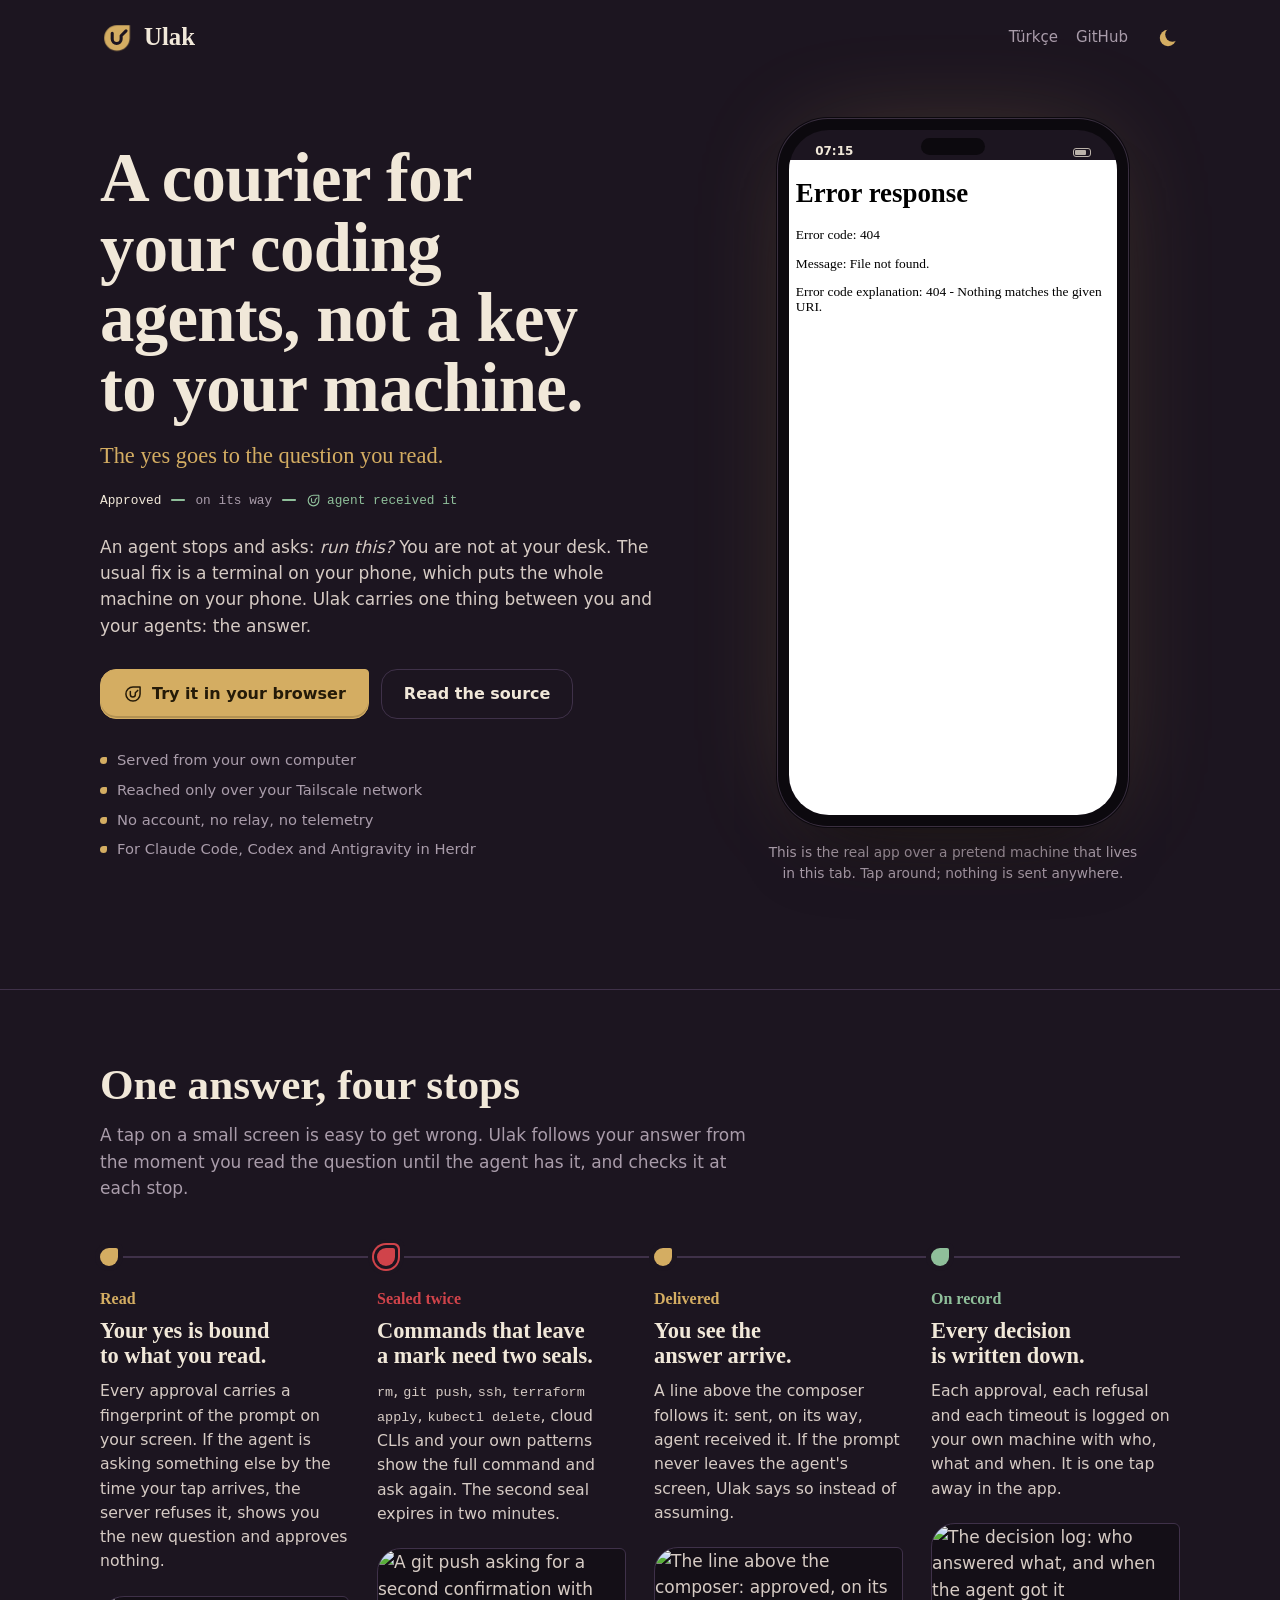
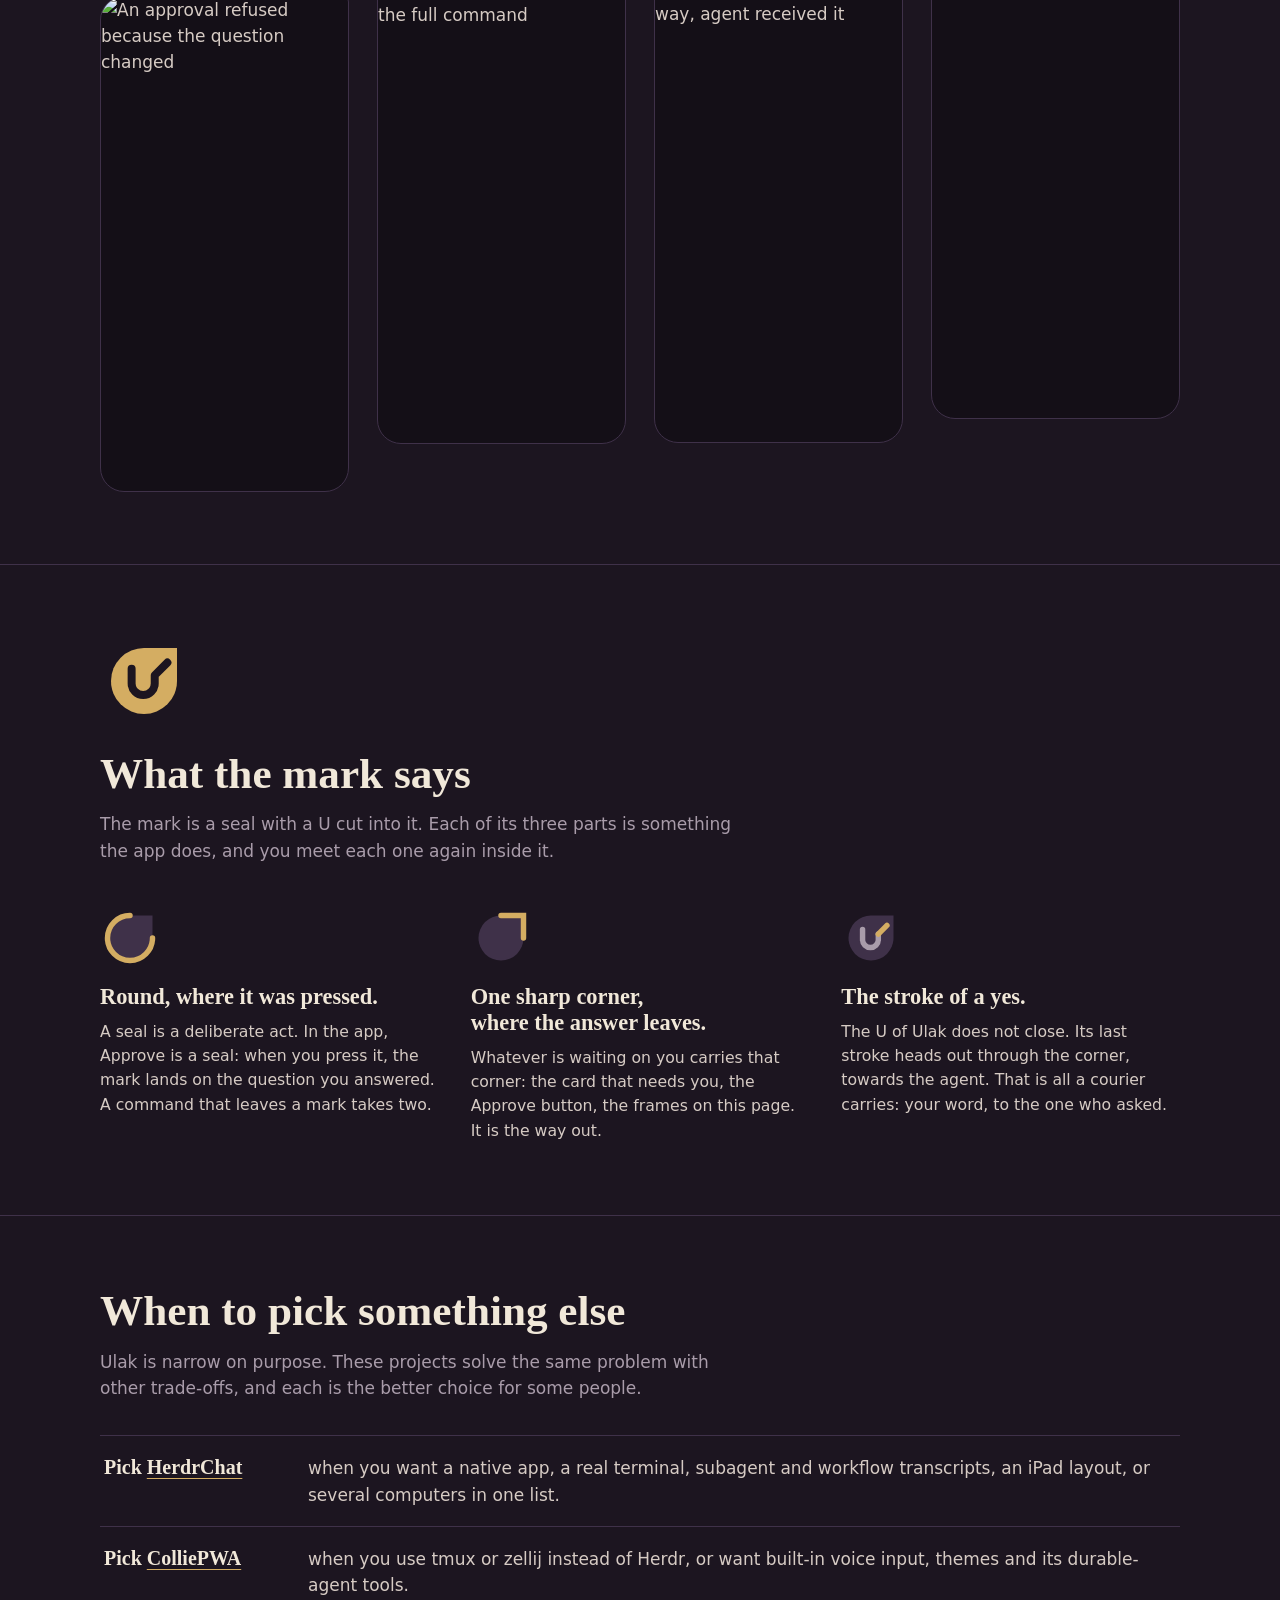
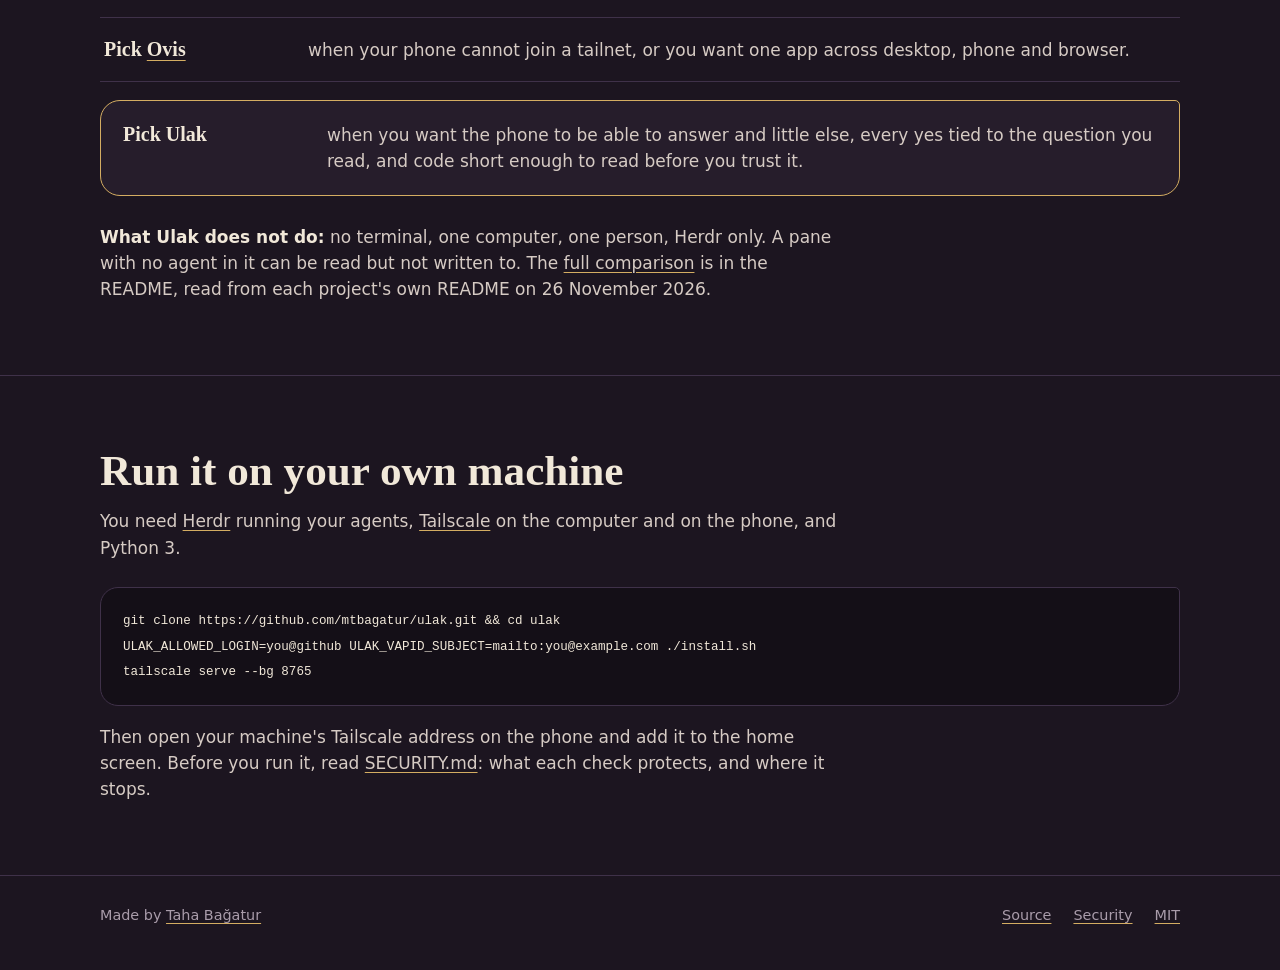
==== site/index.html @ 20d1ffcc "Let the mark mean something: press the seal on approve, draw it on opening, explain it on the site A" ====
<!doctype html>
<html lang="en">
<head>
<meta charset="utf-8">
<meta name="viewport" content="width=device-width, initial-scale=1">
<title>Ulak: a courier for your coding agents</title>
<meta name="description" content="Answer your coding agents from your phone. Every yes is bound to the question you read. Served from your own computer over Tailscale: no terminal, no account, no relay.">
<meta name="theme-color" content="#1c1520" media="(prefers-color-scheme: dark)">
<meta name="theme-color" content="#f2ecf0" media="(prefers-color-scheme: light)">
<link rel="canonical" href="https://ulak.tahabagatur.com/">
<link rel="alternate" hreflang="en" href="https://ulak.tahabagatur.com/">
<link rel="alternate" hreflang="tr" href="https://ulak.tahabagatur.com/tr/">
<meta property="og:type" content="website">
<meta property="og:title" content="Ulak: a courier for your coding agents">
<meta property="og:description" content="Answer your coding agents from your phone. Every yes is bound to the question you read. Served from your own computer over Tailscale: no terminal, no account, no relay.">
<meta property="og:url" content="https://ulak.tahabagatur.com/">
<meta property="og:image" content="https://ulak.tahabagatur.com/icon-512.png">
<link rel="icon" href="icon.svg" type="image/svg+xml">
<link rel="apple-touch-icon" href="apple-touch-icon.png">
<link rel="preload" href="elmessiri.woff2" as="font" type="font/woff2" crossorigin>
<link rel="stylesheet" href="site.css">
<script src="theme.js"></script>
</head>
<body>
<header class="wrap top">
  <a class="brand" href="./"><svg class="mark draw" viewBox="0 0 32 32" aria-hidden="true"><path d="M16 4h12v12A12 12 0 1 1 16 4z" fill="currentColor"/><path pathLength="1" d="M11.5 11.5v5.4a4.2 4.2 0 0 0 8.4 0v-3l4.6-4.6" fill="none" stroke-width="2.9" stroke-linecap="round" stroke-linejoin="round"/></svg>Ulak</a>
  <a href="tr/" lang="tr" hreflang="tr">Türkçe</a>
  <a href="https://github.com/mtbagatur/ulak">GitHub</a>
  <button class="theme" type="button" data-theme-toggle aria-pressed="true" aria-label="Dark theme"><svg class="moon" width="24" height="24" viewBox="0 0 24 24" aria-hidden="true"><defs><mask id="hilal"><rect x="-4" y="-4" width="32" height="32" fill="#fff"/><circle class="bite" cx="16.4" cy="8.6" r="7.2" fill="#000"/></mask></defs><path class="halo" d="M12 2.5h9.5V12A9.5 9.5 0 1 1 12 2.5z"/><circle class="disc" cx="12" cy="12" r="8.2" fill="currentColor" mask="url(#hilal)"/></svg></button>
</header>
<main>
<div class="wrap hero">
  <div>
    <h1>A courier for your coding agents, not a key to your machine.</h1>
    <p class="sub">The yes goes to the question you read.</p>
    <p class="route" role="img" aria-label="An answer on its way: approved, on its way, the agent received it"><span>Approved</span><i></i><span class="mid">on its way</span><i></i><span class="end"><svg width="15" height="15" viewBox="0 0 24 24" fill="none" stroke="currentColor" stroke-width="1.8" stroke-linecap="round" stroke-linejoin="round" aria-hidden="true"><path d="M12 3.5h8.5V12A8.5 8.5 0 1 1 12 3.5z"/><path d="M8.8 9v3.6a3 3 0 0 0 6 0v-2l2.9-2.9"/></svg>agent received it</span></p>
    <p class="lead">An agent stops and asks: <em>run this?</em> You are not at your desk. The usual fix is a terminal on your phone, which puts the whole machine on your phone. Ulak carries one thing between you and your agents: the answer.</p>
    <div class="cta">
      <a class="btn seal" href="demo/"><svg width="20" height="20" viewBox="0 0 24 24" fill="none" stroke="currentColor" stroke-width="1.8" stroke-linecap="round" stroke-linejoin="round" aria-hidden="true"><path d="M12 3.5h8.5V12A8.5 8.5 0 1 1 12 3.5z"/><path d="M8.8 9v3.6a3 3 0 0 0 6 0v-2l2.9-2.9"/></svg>Try it in your browser</a>
      <a class="btn" href="https://github.com/mtbagatur/ulak">Read the source</a>
    </div>
    <ul class="facts"><li>Served from your own computer</li><li>Reached only over your Tailscale network</li><li>No account, no relay, no telemetry</li><li>For Claude Code, Codex and Antigravity in Herdr</li></ul>
  </div>
  <figure class="stage">
    <a class="phone" href="demo/" data-demo="demo/" data-title="Ulak demo"><span class="glass"><span class="bar"><b>9:41</b><i></i></span><img src="demo.gif" alt="Ulak on a phone: an approval, a push that needs two seals, and an answer refused because the question changed" width="390" height="780"></span></a>
    <figcaption class="wide-only">This is the real app over a pretend machine that lives in this tab. Tap around; nothing is sent anywhere.</figcaption>
    <figcaption class="narrow-only">Recorded from the demo. Open it to play the three scenes yourself; nothing leaves your browser.</figcaption>
  </figure>
</div>

<section id="road">
  <div class="wrap">
    <h2>One answer, four stops</h2>
    <p class="intro">A tap on a small screen is easy to get wrong. Ulak follows your answer from the moment you read the question until the agent has it, and checks it at each stop.</p>
    <ol class="road">
      <li>
        <span class="stop">Read</span>
        <h3>Your yes is bound to what you read.</h3>
        <p>Every approval carries a fingerprint of the prompt on your screen. If the agent is asking something else by the time your tap arrives, the server refuses it, shows you the new question and approves nothing.</p>
        <figure><img src="shots/en/refused.png" alt="An approval refused because the question changed" width="390" height="780" loading="lazy"></figure>
      </li>
      <li class="two">
        <span class="stop">Sealed twice</span>
        <h3>Commands that leave a mark need two seals.</h3>
        <p><code>rm</code>, <code>git push</code>, <code>ssh</code>, <code>terraform apply</code>, <code>kubectl delete</code>, cloud CLIs and your own patterns show the full command and ask again. The second seal expires in two minutes.</p>
        <figure><img src="shots/en/second-seal.png" alt="A git push asking for a second confirmation with the full command" width="390" height="780" loading="lazy"></figure>
      </li>
      <li>
        <span class="stop">Delivered</span>
        <h3>You see the answer arrive.</h3>
        <p>A line above the composer follows it: sent, on its way, agent received it. If the prompt never leaves the agent's screen, Ulak says so instead of assuming.</p>
        <figure><img src="shots/en/delivered.png" alt="The line above the composer: approved, on its way, agent received it" width="390" height="780" loading="lazy"></figure>
      </li>
      <li class="done">
        <span class="stop">On record</span>
        <h3>Every decision is written down.</h3>
        <p>Each approval, each refusal and each timeout is logged on your own machine with who, what and when. It is one tap away in the app.</p>
        <figure><img src="shots/en/decisions.png" alt="The decision log: who answered what, and when the agent got it" width="390" height="780" loading="lazy"></figure>
      </li>
    </ol>
  </div>
</section>

<section id="mark">
  <div class="wrap">
    <svg class="sign" viewBox="0 0 32 32" aria-hidden="true"><path d="M16 4h12v12A12 12 0 1 1 16 4z"/><path d="M11.5 11.5v5.4a4.2 4.2 0 0 0 8.4 0v-3l4.6-4.6"/></svg>
    <h2>What the mark says</h2>
    <p class="intro">The mark is a seal with a U cut into it. Each of its three parts is something the app does, and you meet each one again inside it.</p>
    <ol class="parts">
      <li>
        <svg viewBox="0 0 32 32" aria-hidden="true"><path class="g" d="M16 4h12v12A12 12 0 1 1 16 4z"/><path class="h" d="M28 16A12 12 0 1 1 16 4"/></svg>
        <h3>Round, where it was pressed.</h3>
        <p>A seal is a deliberate act. In the app, Approve is a seal: when you press it, the mark lands on the question you answered. A command that leaves a mark takes two.</p>
      </li>
      <li>
        <svg viewBox="0 0 32 32" aria-hidden="true"><path class="g" d="M16 4h12v12A12 12 0 1 1 16 4z"/><path class="h" d="M16 4h12v12"/></svg>
        <h3>One sharp corner, where the answer leaves.</h3>
        <p>Whatever is waiting on you carries that corner: the card that needs you, the Approve button, the frames on this page. It is the way out.</p>
      </li>
      <li>
        <svg viewBox="0 0 32 32" aria-hidden="true"><path class="g" d="M16 4h12v12A12 12 0 1 1 16 4z"/><path class="f" d="M11.5 11.5v5.4a4.2 4.2 0 0 0 8.4 0v-3"/><path class="h" d="M19.9 13.9l4.6-4.6"/></svg>
        <h3>The stroke of a yes.</h3>
        <p>The U of Ulak does not close. Its last stroke heads out through the corner, towards the agent. That is all a courier carries: your word, to the one who asked.</p>
      </li>
    </ol>
  </div>
</section>

<section id="others">
  <div class="wrap">
    <h2>When to pick something else</h2>
    <p class="intro">Ulak is narrow on purpose. These projects solve the same problem with other trade-offs, and each is the better choice for some people.</p>
    <ul class="choices">
      <li><strong>Pick <a href="https://github.com/cobanov/herdrchat">HerdrChat</a></strong>when you want a native app, a real terminal, subagent and workflow transcripts, an iPad layout, or several computers in one list.</li>
      <li><strong>Pick <a href="https://github.com/AltanS/collie">ColliePWA</a></strong>when you use tmux or zellij instead of Herdr, or want built-in voice input, themes and its durable-agent tools.</li>
      <li><strong>Pick <a href="https://github.com/devswha/ovis">Ovis</a></strong>when your phone cannot join a tailnet, or you want one app across desktop, phone and browser.</li>
      <li class="own"><strong>Pick Ulak</strong>when you want the phone to be able to answer and little else, every yes tied to the question you read, and code short enough to read before you trust it.</li>
    </ul>
    <p class="not"><b>What Ulak does not do:</b> no terminal, one computer, one person, Herdr only. A pane with no agent in it can be read but not written to. The <a href="https://github.com/mtbagatur/ulak#when-to-pick-something-else">full comparison</a> is in the README, read from each project's own README on 26 November 2026.</p>
  </div>
</section>

<section id="run">
  <div class="wrap">
    <h2>Run it on your own machine</h2>
    <p class="need">You need <a href="https://herdr.dev">Herdr</a> running your agents, <a href="https://tailscale.com">Tailscale</a> on the computer and on the phone, and Python 3.</p>
<pre><code>git clone https://github.com/mtbagatur/ulak.git &amp;&amp; cd ulak
ULAK_ALLOWED_LOGIN=you@github ULAK_VAPID_SUBJECT=mailto:you@example.com ./install.sh
tailscale serve --bg 8765</code></pre>
    <p class="after">Then open your machine's Tailscale address on the phone and add it to the home screen. Before you run it, read <a href="https://github.com/mtbagatur/ulak/blob/main/SECURITY.md">SECURITY.md</a>: what each check protects, and where it stops.</p>
  </div>
</section>
</main>
<footer>
  <div class="wrap">
    <span>Made by <a href="https://tahabagatur.com">Taha Bağatur</a></span>
    <a href="https://github.com/mtbagatur/ulak">Source</a>
    <a href="https://github.com/mtbagatur/ulak/blob/main/SECURITY.md">Security</a>
    <a href="https://github.com/mtbagatur/ulak/blob/main/LICENSE">MIT</a>
  </div>
</footer>
<script src="site.js"></script>
</body>
</html>
---- site/site.css ----
/* Ulak landing page. Same roles as the app: aubergine ground, gold for what waits on you and for the seal, ruby only where a command leaves a mark.
   One shape runs through everything: round where it was pressed, one sharp corner where the answer leaves.
   The display face is served from here; nothing is requested from anyone else. */
:root{color-scheme:dark;--bg:#1c1520;--bg2:#140f17;--card:#261d2b;--line:#3f3149;--text:#d6cbc4;--strong:#f1e8d9;--muted:#a99caa;--zer:#d4ad62;--zer-ink:#241a08;--seal:#d4ad62;--lal:#d0434a;--ok:#8fbf9a;--shadow:rgba(0,0,0,.55);
  --display:"El Messiri",ui-serif,"New York","Iowan Old Style",Georgia,serif;
  --sans:-apple-system,system-ui,"Segoe UI",sans-serif;
  --mono:ui-monospace,"SF Mono",Menlo,Consolas,monospace;
  --ease-out:cubic-bezier(.23,1,.32,1)}
:root[data-theme=light]{color-scheme:light;--bg:#f2ecf0;--bg2:#e9e1e7;--card:#fcf9fb;--line:#d2c5d0;--text:#3b2f40;--strong:#1c1520;--muted:#5f5163;--zer:#775007;--zer-ink:#241a08;--seal:#d2a550;--lal:#b3262e;--ok:#27603a;--shadow:rgba(50,30,55,.28)}
@font-face{font-family:"El Messiri";src:url(elmessiri.woff2) format("woff2");font-weight:400 700;font-display:swap}
.theme-turn::view-transition-old(root){animation:none;mix-blend-mode:normal}
.theme-turn::view-transition-new(root){animation:turn .6s cubic-bezier(.4,0,.2,1);mix-blend-mode:normal}
@keyframes turn{from{clip-path:circle(0 at var(--turn-x) var(--turn-y))}to{clip-path:circle(150vmax at var(--turn-x) var(--turn-y))}}
*{box-sizing:border-box}
html{-webkit-text-size-adjust:100%;scroll-behavior:smooth}
body{margin:0;background:var(--bg);color:var(--text);font:17px/1.55 var(--sans);overflow-wrap:break-word}
img{max-width:100%;height:auto;display:block}
a{color:inherit;text-decoration-color:var(--zer);text-underline-offset:.18em;text-decoration-thickness:1px}
a:hover{color:var(--strong)}
:focus-visible{outline:2px solid var(--zer);outline-offset:3px;border-radius:4px}
h1,h2,h3{font-family:var(--display);color:var(--strong);font-weight:700;text-wrap:balance;margin:0}
p{margin:0}
code,pre{font-family:var(--mono);font-size:.86em}
.wrap{max-width:1120px;margin:0 auto;padding:0 20px}

/* top */
.top{display:flex;align-items:center;gap:6px 18px;padding-block:14px}
.brand{display:flex;align-items:center;gap:10px;font:700 1.55rem/1 var(--display);color:var(--strong);text-decoration:none;margin-right:auto}
.mark{flex:none;width:34px;height:34px;color:var(--seal)}
.mark path+path{stroke:var(--bg)}
/* Opening: the seal is pressed, then the U is written and its last stroke, the yes, leaves through the sharp corner. Once. */
.mark.draw path:first-child{transform-box:fill-box;transform-origin:center;animation:press .34s var(--ease-out) both}
.mark.draw path+path{stroke-dasharray:1 2;animation:yes .6s var(--ease-out) .26s both}
@keyframes yes{from{stroke-dashoffset:1.05}}
.top a:not(.brand){font-size:.94rem;color:var(--muted);text-decoration:none;padding:12px 0}
.top a:not(.brand):hover{color:var(--strong)}
/* Night is a crescent, day is the full disc inside its ring. */
.theme{display:grid;place-items:center;width:44px;height:44px;margin-right:-10px;padding:0;border:0;border-radius:50%;background:none;color:var(--seal);cursor:pointer;transition:transform .16s var(--ease-out)}
.theme:hover{background:color-mix(in srgb,var(--seal) 12%,transparent)}
.theme:active{transform:scale(.92)}
.moon{display:block;overflow:visible}
.moon .bite,.moon .disc{transition:transform .5s var(--ease-out)}
.moon .disc,.moon .halo{transform-origin:12px 12px}
.moon .halo{fill:none;stroke:currentColor;stroke-width:1.5;transform:scale(.6);opacity:0;transition:transform .5s var(--ease-out),opacity .3s}
[data-theme=light] .moon .bite{transform:translate(13px,-13px)}
[data-theme=light] .moon .disc{transform:scale(.62)}
[data-theme=light] .moon .halo{transform:none;opacity:1}

/* hero */
.hero{display:grid;gap:44px;padding-block:28px 72px;align-items:center}
.hero h1{font-size:clamp(2.5rem,7.4vw,4.3rem);line-height:1.02;letter-spacing:-.01em}
.hero .sub{font:500 1.4rem/1.3 var(--display);color:var(--zer);margin-top:18px}
/* The road one answer travels, the same line the app draws above the keyboard. It is drawn once, when the page opens. */
.route{display:flex;align-items:center;gap:10px;max-width:27em;margin-top:22px;font:.8rem var(--mono);color:var(--muted)}
.route span{flex:none;display:flex;align-items:center;gap:6px;white-space:nowrap}
.route span:first-child,.route .end{color:var(--strong)}
.route i{flex:1;min-width:14px;height:2px;border-radius:1px;background:repeating-linear-gradient(90deg,var(--line) 0 5px,transparent 5px 9px);position:relative;overflow:hidden}
.route i::after{content:"";position:absolute;inset:0;background:var(--ok);transform-origin:0 50%;animation:leg .7s .5s both cubic-bezier(.4,0,.2,1)}
.route i+span+i::after{animation-delay:1.3s}
.route .mid{animation:show .3s 1.2s both}
.route .end{color:var(--ok);animation:press .4s 2s both var(--ease-out)}
@keyframes leg{from{transform:scaleX(0)}}
@keyframes show{from{opacity:.35}}
@keyframes press{from{transform:scale(1.5);opacity:0}}
.hero .lead{margin-top:26px;max-width:33em}
.cta{display:flex;flex-wrap:wrap;gap:12px;margin-top:30px}
.btn{display:inline-flex;align-items:center;gap:9px;min-height:50px;padding:0 22px;border-radius:16px;border:1px solid var(--line);color:var(--strong);text-decoration:none;font-weight:650;font-size:1rem;transition:transform .16s var(--ease-out),border-color .16s}
.btn:hover{border-color:var(--muted)}
.btn:active{transform:scale(.97)}
.btn.seal{background:var(--seal);border-color:var(--seal);color:var(--zer-ink);border-radius:16px 4px 16px 16px;box-shadow:inset 0 -2px 0 rgba(0,0,0,.16)}
.btn.seal:hover{color:var(--zer-ink);border-color:var(--seal)}
.btn.seal:active{transform:scale(.97) translateY(1px);box-shadow:inset 0 2px 5px rgba(0,0,0,.28)}
.btn svg{flex:none}
.facts{list-style:none;display:grid;gap:7px;padding:0;margin:30px 0 0;font-size:.92rem;color:var(--muted)}
.facts li{display:flex;gap:10px;align-items:baseline}
.facts li::before{content:"";flex:none;width:7px;height:7px;border-radius:50% 1px 50% 50%;background:var(--seal);transform:translateY(-1px)}

/* The phone. The demo runs at a real phone's width (390) and is scaled down as a whole, so nothing inside sits against the glass. */
.stage{margin:0;display:grid;justify-items:center;gap:16px}
.phone{--k:.8;position:relative;display:block;flex:none;width:calc(390px*var(--k) + 22px);padding:11px;border-radius:50px;background:#0c090e;box-shadow:0 0 0 1px #3a2f40,0 0 0 2px #0c090e,0 50px 70px -40px var(--shadow),0 0 110px -30px color-mix(in srgb,var(--seal) 30%,transparent);text-decoration:none}
.phone .glass{position:relative;display:block;height:calc(808px*var(--k));border-radius:40px;overflow:hidden;background:var(--bg)}
.phone .bar{position:absolute;inset:0 0 auto;height:calc(28px*var(--k) + 6px);display:flex;align-items:flex-end;justify-content:space-between;padding:0 26px 0;font:650 12px/1.3 var(--sans);color:var(--strong);font-variant-numeric:tabular-nums}
.phone .bar::before{content:"";position:absolute;left:50%;top:8px;width:64px;height:17px;margin-left:-32px;border-radius:10px;background:#0c090e}
.phone .bar b{font-weight:650}
.phone .bar i{width:18px;height:9px;border-radius:3px;border:1.5px solid currentColor;opacity:.75;position:relative;margin-bottom:3px}
.phone .bar i::after{content:"";position:absolute;inset:1px 4px 1px 1px;border-radius:1px;background:currentColor}
.phone img,.phone iframe{position:absolute;left:0;top:calc(28px*var(--k) + 6px);width:390px;height:780px;max-width:none;transform:scale(var(--k));transform-origin:0 0;border:0}
.phone .glass{height:calc(780px*var(--k) + 28px*var(--k) + 6px)}
.phone iframe{background:var(--bg);opacity:0;transition:opacity .35s var(--ease-out)}
.phone.live iframe{opacity:1}
.stage figcaption{font-size:.86rem;color:var(--muted);text-align:center;max-width:27em}
.wide-only{display:none}
@media (max-width:379px){.phone{--k:.68}}
@media (min-width:900px){
  .hero{grid-template-columns:minmax(0,1.12fr) minmax(0,.88fr);gap:48px;padding-block:44px 104px}
  .phone{--k:.84}
  .wide-only{display:revert}.narrow-only{display:none}
}

/* the road of one answer */
section{padding:72px 0;border-top:1px solid var(--line)}
section>.wrap>h2{font-size:clamp(1.9rem,4.6vw,2.7rem);line-height:1.08}
section>.wrap>.intro{margin-top:14px;max-width:38em;color:var(--muted)}
.road{list-style:none;margin:44px 0 0;padding:0;display:grid;gap:48px;position:relative}
.road::before{content:"";position:absolute;left:8px;top:8px;bottom:0;width:2px;background:var(--line)}
.road li{position:relative;padding-left:40px}
.road li::before{content:"";position:absolute;left:0;top:3px;width:18px;height:18px;border-radius:50% 2px 50% 50%;background:var(--seal);box-shadow:0 0 0 5px var(--bg)}
.road li.two::before{background:var(--lal);box-shadow:0 0 0 3px var(--bg),0 0 0 5px var(--lal),0 0 0 9px var(--bg)}
.road li.done::before{background:var(--ok)}
.stop{font:600 1rem/1.2 var(--display);color:var(--zer)}
.two .stop{color:var(--lal)}
.done .stop{color:var(--ok)}
.road h3{font-size:1.4rem;line-height:1.15;margin-top:6px;font-weight:600}
.road p{margin-top:10px;font-size:.98rem}
.road figure{margin:22px 0 0;width:min(100%,250px);border:1px solid var(--line);border-radius:24px 6px 24px 24px;overflow:hidden;background:var(--bg2)}
@media (min-width:900px){
  .road{grid-template-columns:repeat(4,minmax(0,1fr));gap:28px}
  .road::before{left:0;right:0;top:11px;bottom:auto;width:auto;height:2px}
  .road li{padding:40px 0 0}
  .road li::before{top:3px}
  .road figure{width:100%}
}

/* what the mark says: the whole seal, then each of its three parts lit on its own */
.sign{display:block;width:88px;height:88px;margin-bottom:26px}
.sign path:first-child{fill:var(--seal)}
.sign path+path{fill:none;stroke:var(--bg);stroke-width:2.9;stroke-linecap:round;stroke-linejoin:round}
.parts{list-style:none;margin:44px 0 0;padding:0;display:grid;gap:38px}
.parts svg{display:block;width:60px;height:60px;overflow:visible}
.parts .g{fill:var(--line)}
.parts .h,.parts .f{fill:none;stroke-width:2.9;stroke-linecap:round}
.parts .h{stroke:var(--zer)}.parts .f{stroke:var(--muted)}
.parts h3{font-size:1.4rem;line-height:1.15;margin-top:16px;font-weight:600}
.parts p{margin-top:10px;font-size:.98rem}
@media (min-width:760px){.parts{grid-template-columns:repeat(3,minmax(0,1fr));gap:32px}}

/* honest part: a plain list, and the one row that is ours carries the seal's corner */
.choices{display:grid;margin-top:34px;padding:0;list-style:none;border-top:1px solid var(--line)}
.choices li{display:grid;gap:2px 28px;padding:18px 4px;border-bottom:1px solid var(--line)}
.choices strong{font:600 1.25rem/1.3 var(--display);color:var(--strong)}
.choices .own{margin-top:18px;padding:20px 22px;border:1px solid var(--seal);border-radius:20px 5px 20px 20px;background:var(--card)}
.not{margin-top:28px;max-width:44em}
.not b{color:var(--strong)}
@media (min-width:760px){.choices li{grid-template-columns:11rem 1fr;align-items:baseline}}

/* run it */
pre{margin:26px 0 0;padding:20px 22px;background:var(--bg2);border:1px solid var(--line);border-radius:18px 5px 18px 18px;overflow-x:auto;line-height:1.75;color:var(--strong);max-width:100%}
.need{margin-top:14px;max-width:44em}
.after{margin-top:18px;max-width:44em}

footer{border-top:1px solid var(--line);padding:28px 0 44px;font-size:.9rem;color:var(--muted)}
footer .wrap{display:flex;flex-wrap:wrap;gap:8px 22px}
footer span{margin-right:auto}
@media (prefers-reduced-motion:reduce){html{scroll-behavior:auto}*,*::before,*::after{transition:none!important;animation:none!important}}
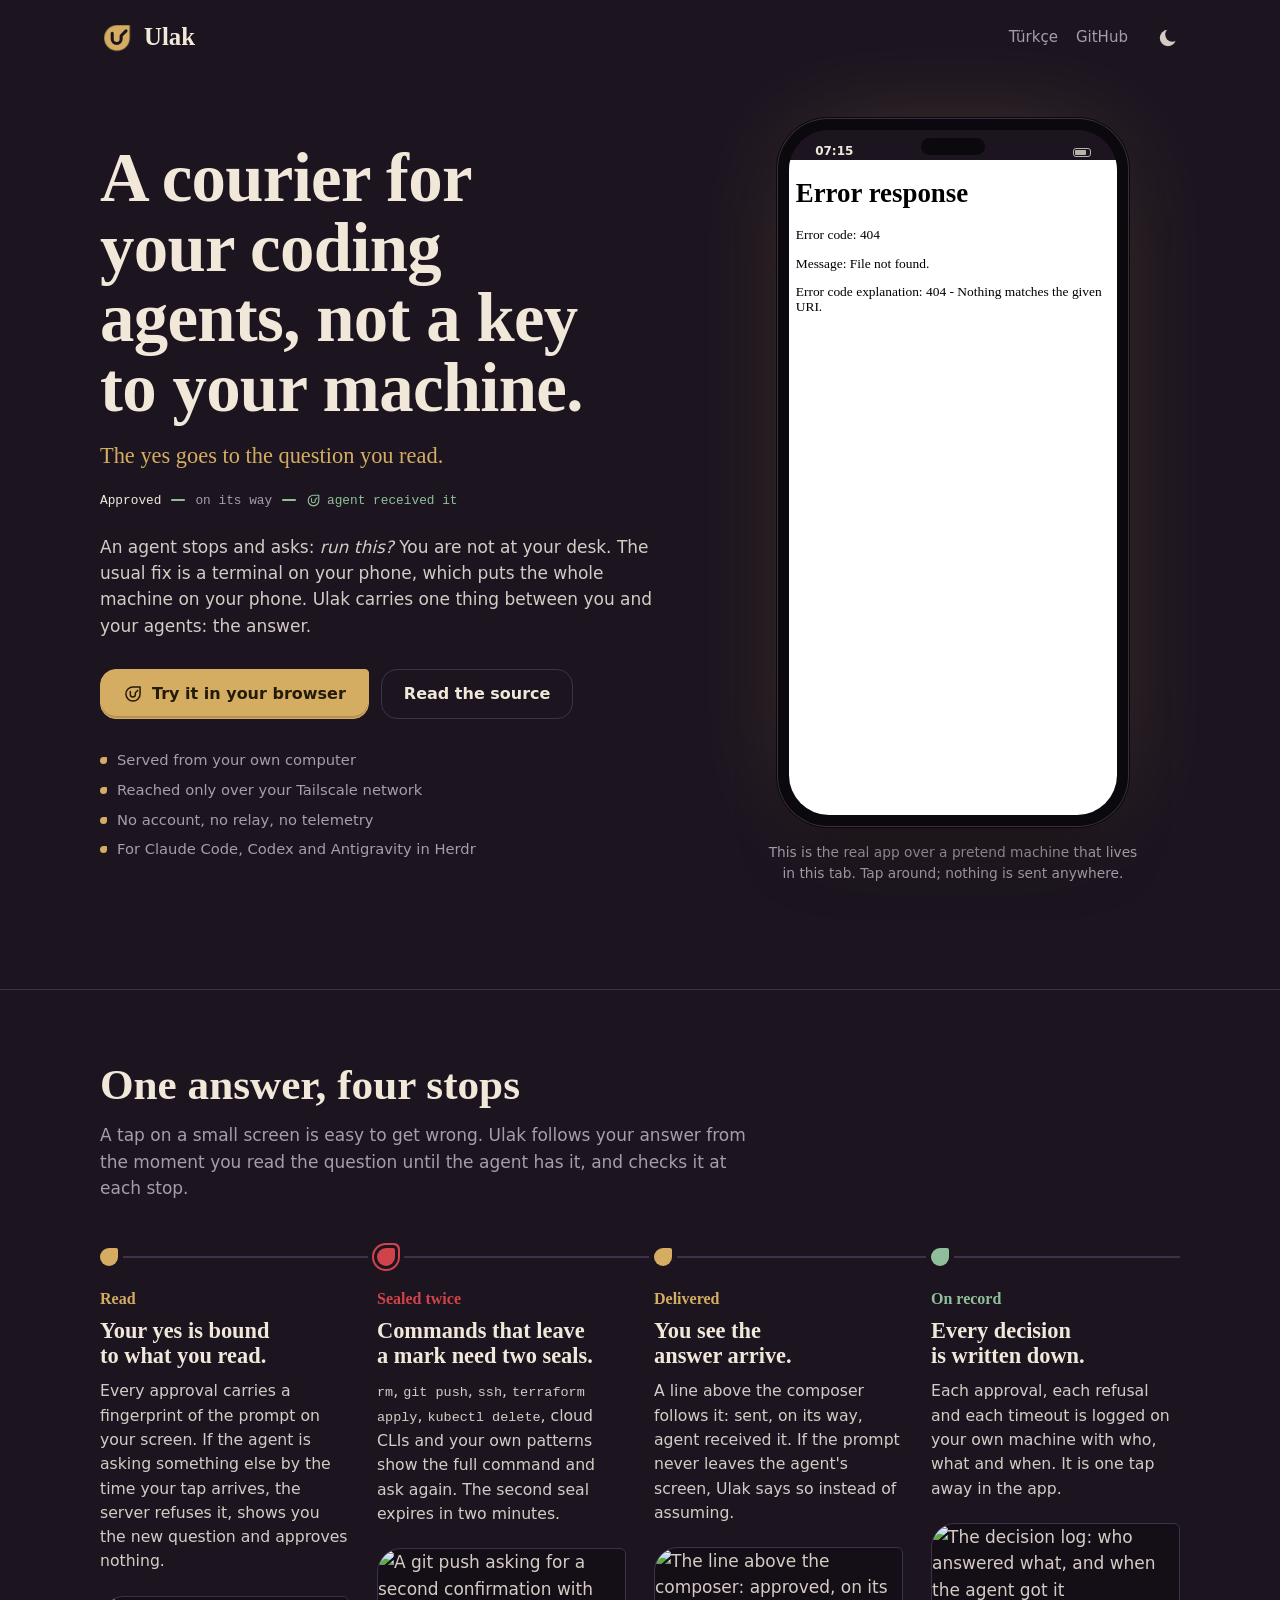
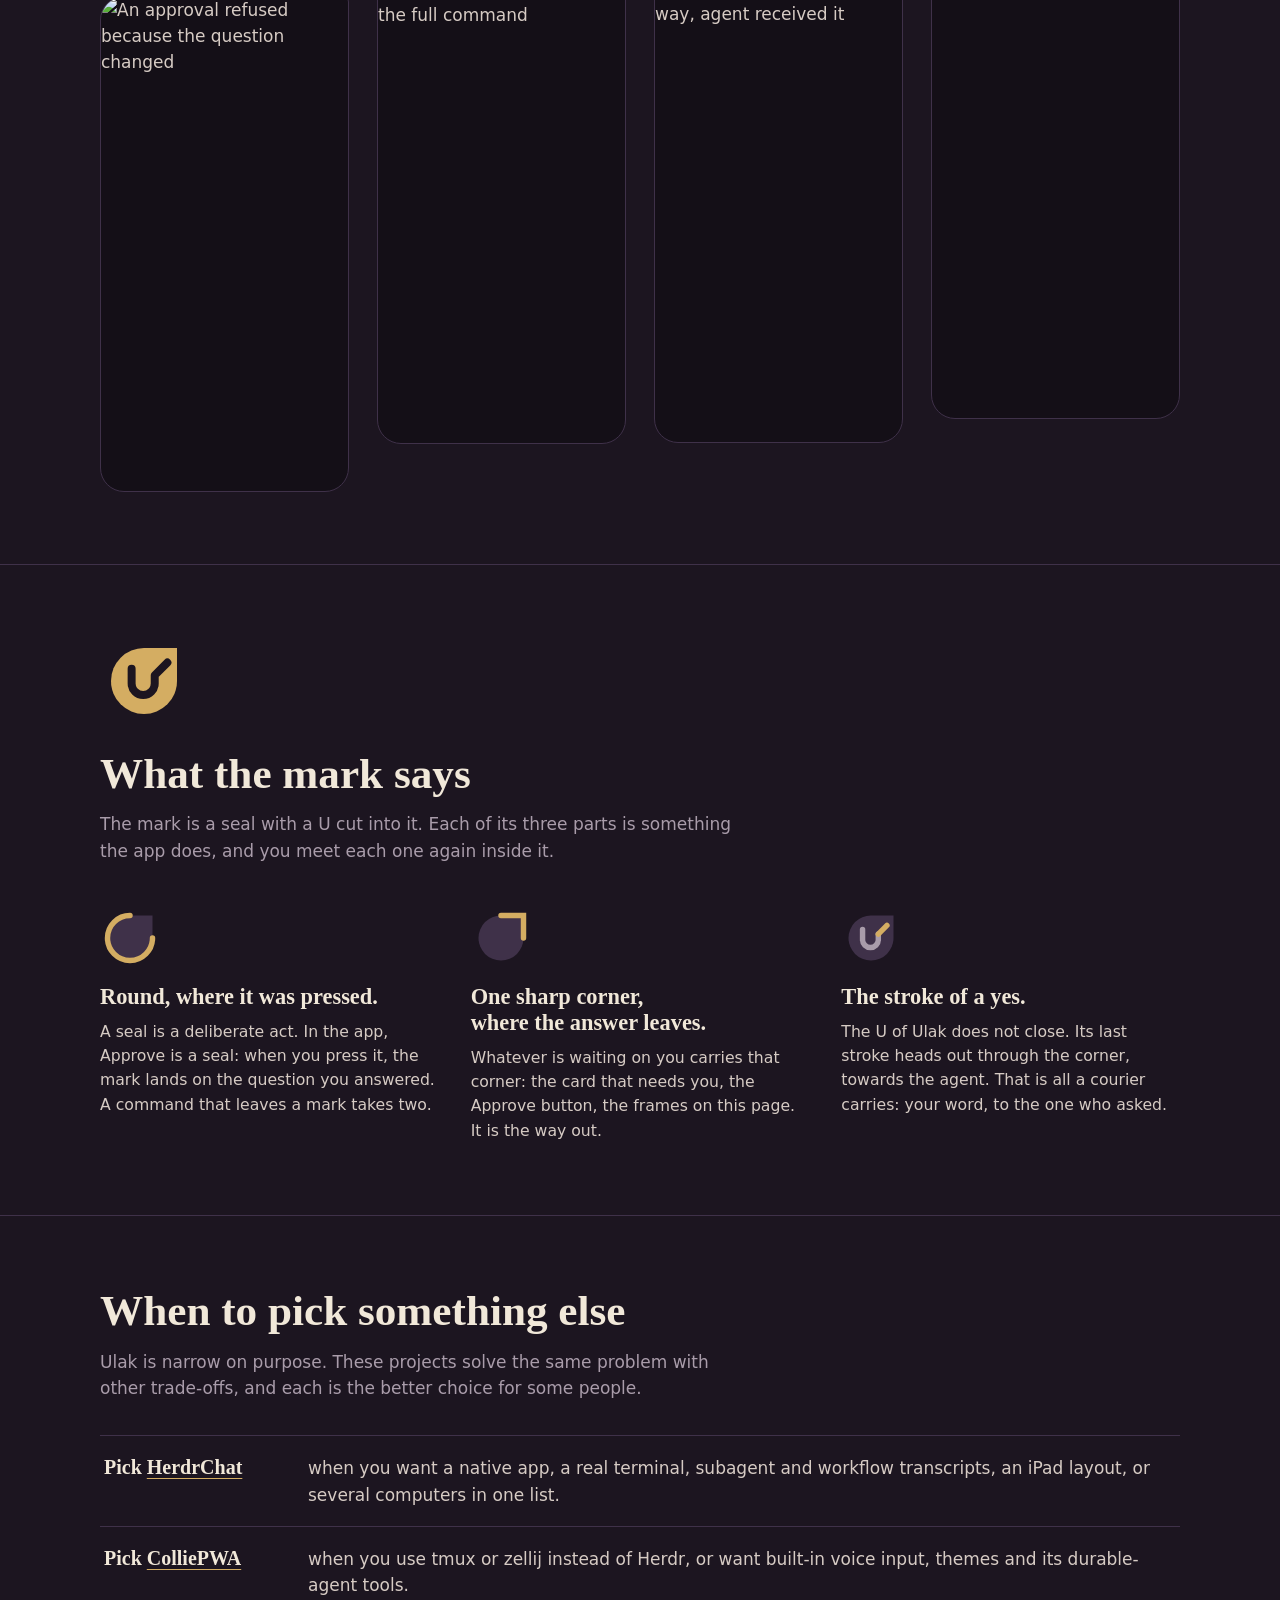
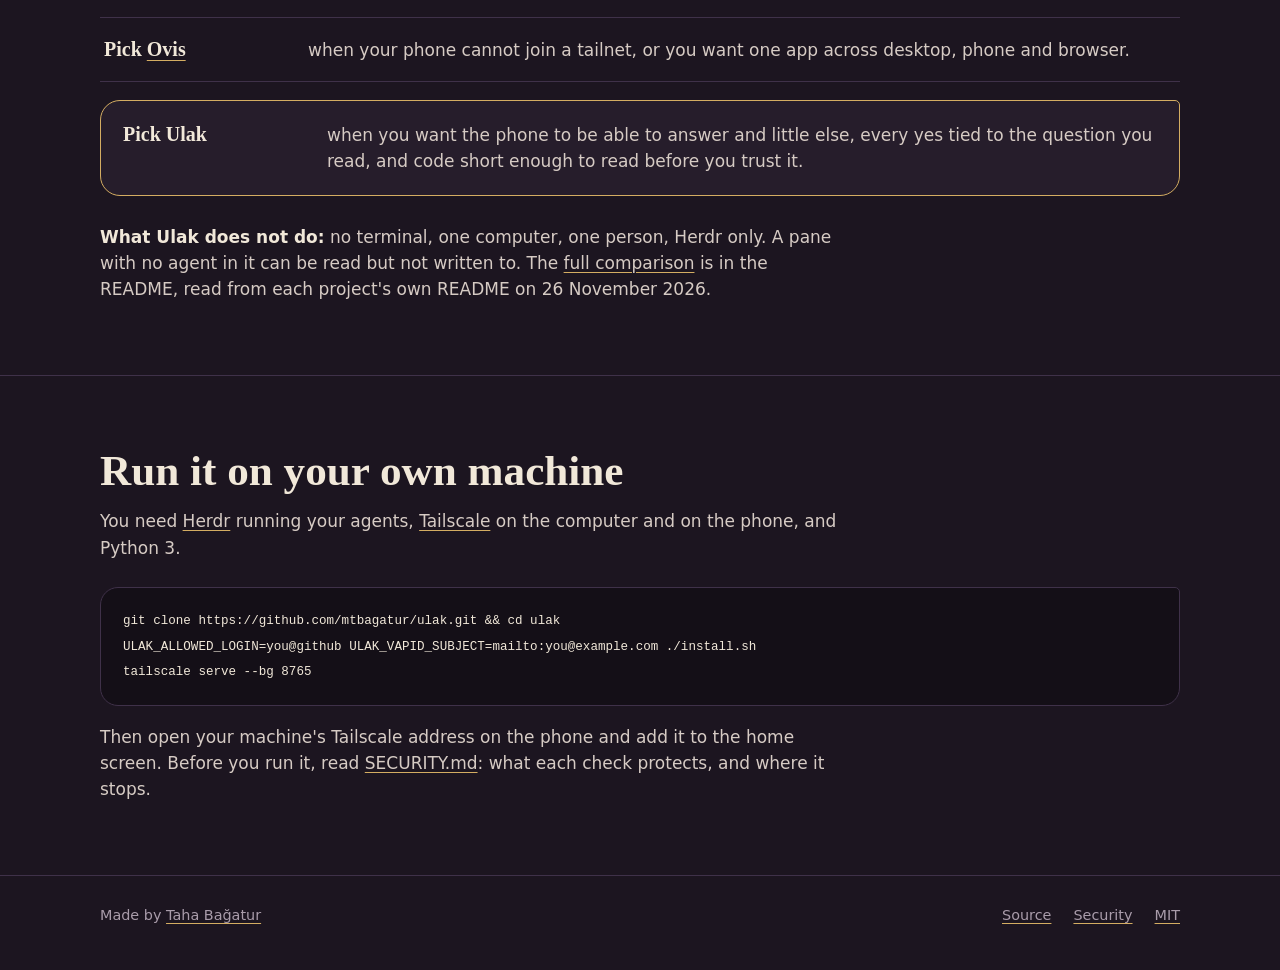
==== commit 7a834aa4: "Tighten the home screen: shorter cards, a clean fade over the dock, no dangling dot, a sun that is n" ====
--- a/site/index.html
+++ b/site/index.html
@@ -26,7 +26,7 @@
   <a class="brand" href="./"><svg class="mark draw" viewBox="0 0 32 32" aria-hidden="true"><path d="M16 4h12v12A12 12 0 1 1 16 4z" fill="currentColor"/><path pathLength="1" d="M11.5 11.5v5.4a4.2 4.2 0 0 0 8.4 0v-3l4.6-4.6" fill="none" stroke-width="2.9" stroke-linecap="round" stroke-linejoin="round"/></svg>Ulak</a>
   <a href="tr/" lang="tr" hreflang="tr">Türkçe</a>
   <a href="https://github.com/mtbagatur/ulak">GitHub</a>
-  <button class="theme" type="button" data-theme-toggle aria-pressed="true" aria-label="Dark theme"><svg class="moon" width="24" height="24" viewBox="0 0 24 24" aria-hidden="true"><defs><mask id="hilal"><rect x="-4" y="-4" width="32" height="32" fill="#fff"/><circle class="bite" cx="16.4" cy="8.6" r="7.2" fill="#000"/></mask></defs><path class="halo" d="M12 2.5h9.5V12A9.5 9.5 0 1 1 12 2.5z"/><circle class="disc" cx="12" cy="12" r="8.2" fill="currentColor" mask="url(#hilal)"/></svg></button>
+  <button class="theme" type="button" data-theme-toggle aria-pressed="true" aria-label="Dark theme"><svg class="moon" width="24" height="24" viewBox="0 0 24 24" aria-hidden="true"><defs><mask id="hilal"><rect x="-4" y="-4" width="32" height="32" fill="#fff"/><circle class="bite" cx="16.4" cy="8.6" r="7.2" fill="#000"/></mask></defs><circle class="halo" cx="12" cy="12" r="9.5"/><circle class="disc" cx="12" cy="12" r="8.2" fill="currentColor" mask="url(#hilal)"/></svg></button>
 </header>
 <main>
 <div class="wrap hero">
--- a/site/site.css
+++ b/site/site.css
@@ -35,8 +35,8 @@
 .top a:not(.brand){font-size:.94rem;color:var(--muted);text-decoration:none;padding:12px 0}
 .top a:not(.brand):hover{color:var(--strong)}
 /* Night is a crescent, day is the full disc inside its ring. */
-.theme{display:grid;place-items:center;width:44px;height:44px;margin-right:-10px;padding:0;border:0;border-radius:50%;background:none;color:var(--seal);cursor:pointer;transition:transform .16s var(--ease-out)}
-.theme:hover{background:color-mix(in srgb,var(--seal) 12%,transparent)}
+.theme{display:grid;place-items:center;width:44px;height:44px;margin-right:-10px;padding:0;border:0;border-radius:50%;background:none;color:var(--text);cursor:pointer;transition:transform .16s var(--ease-out)}
+.theme:hover{background:color-mix(in srgb,var(--strong) 10%,transparent)}
 .theme:active{transform:scale(.92)}
 .moon{display:block;overflow:visible}
 .moon .bite,.moon .disc{transition:transform .5s var(--ease-out)}
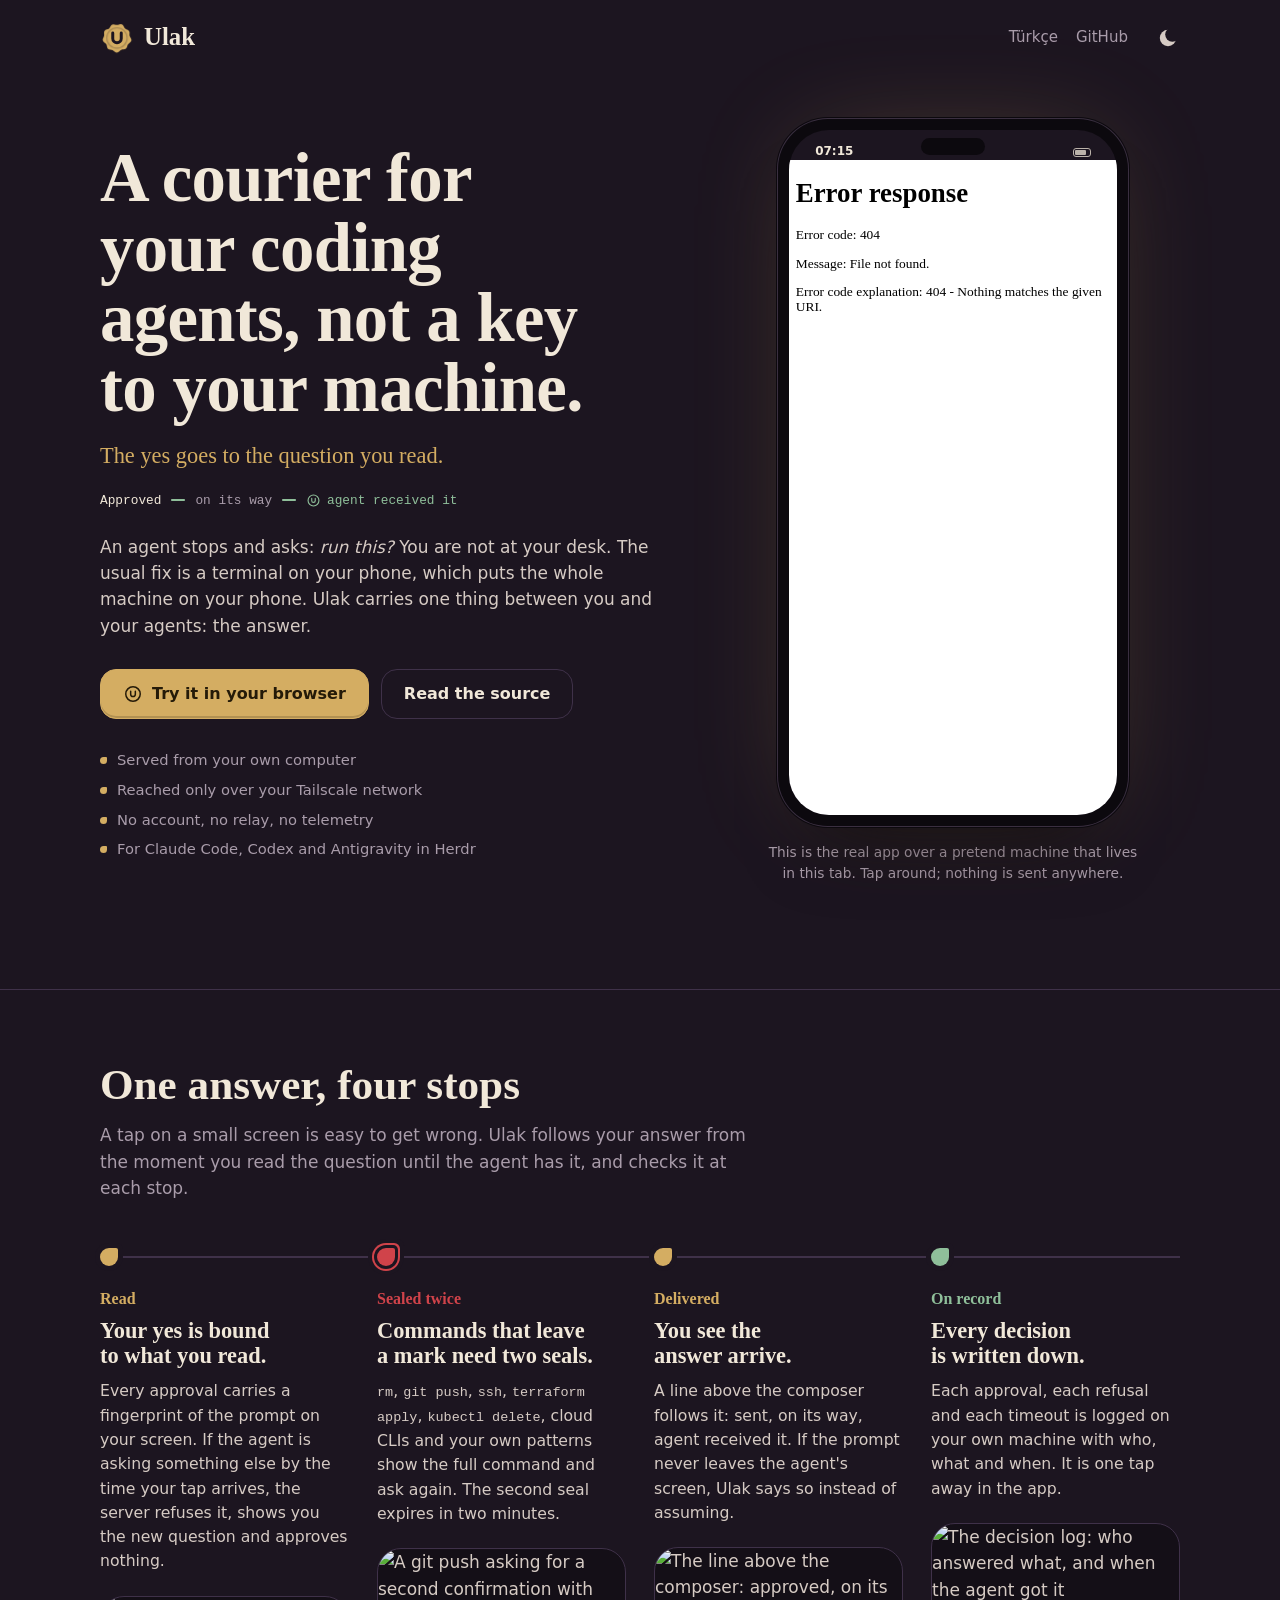
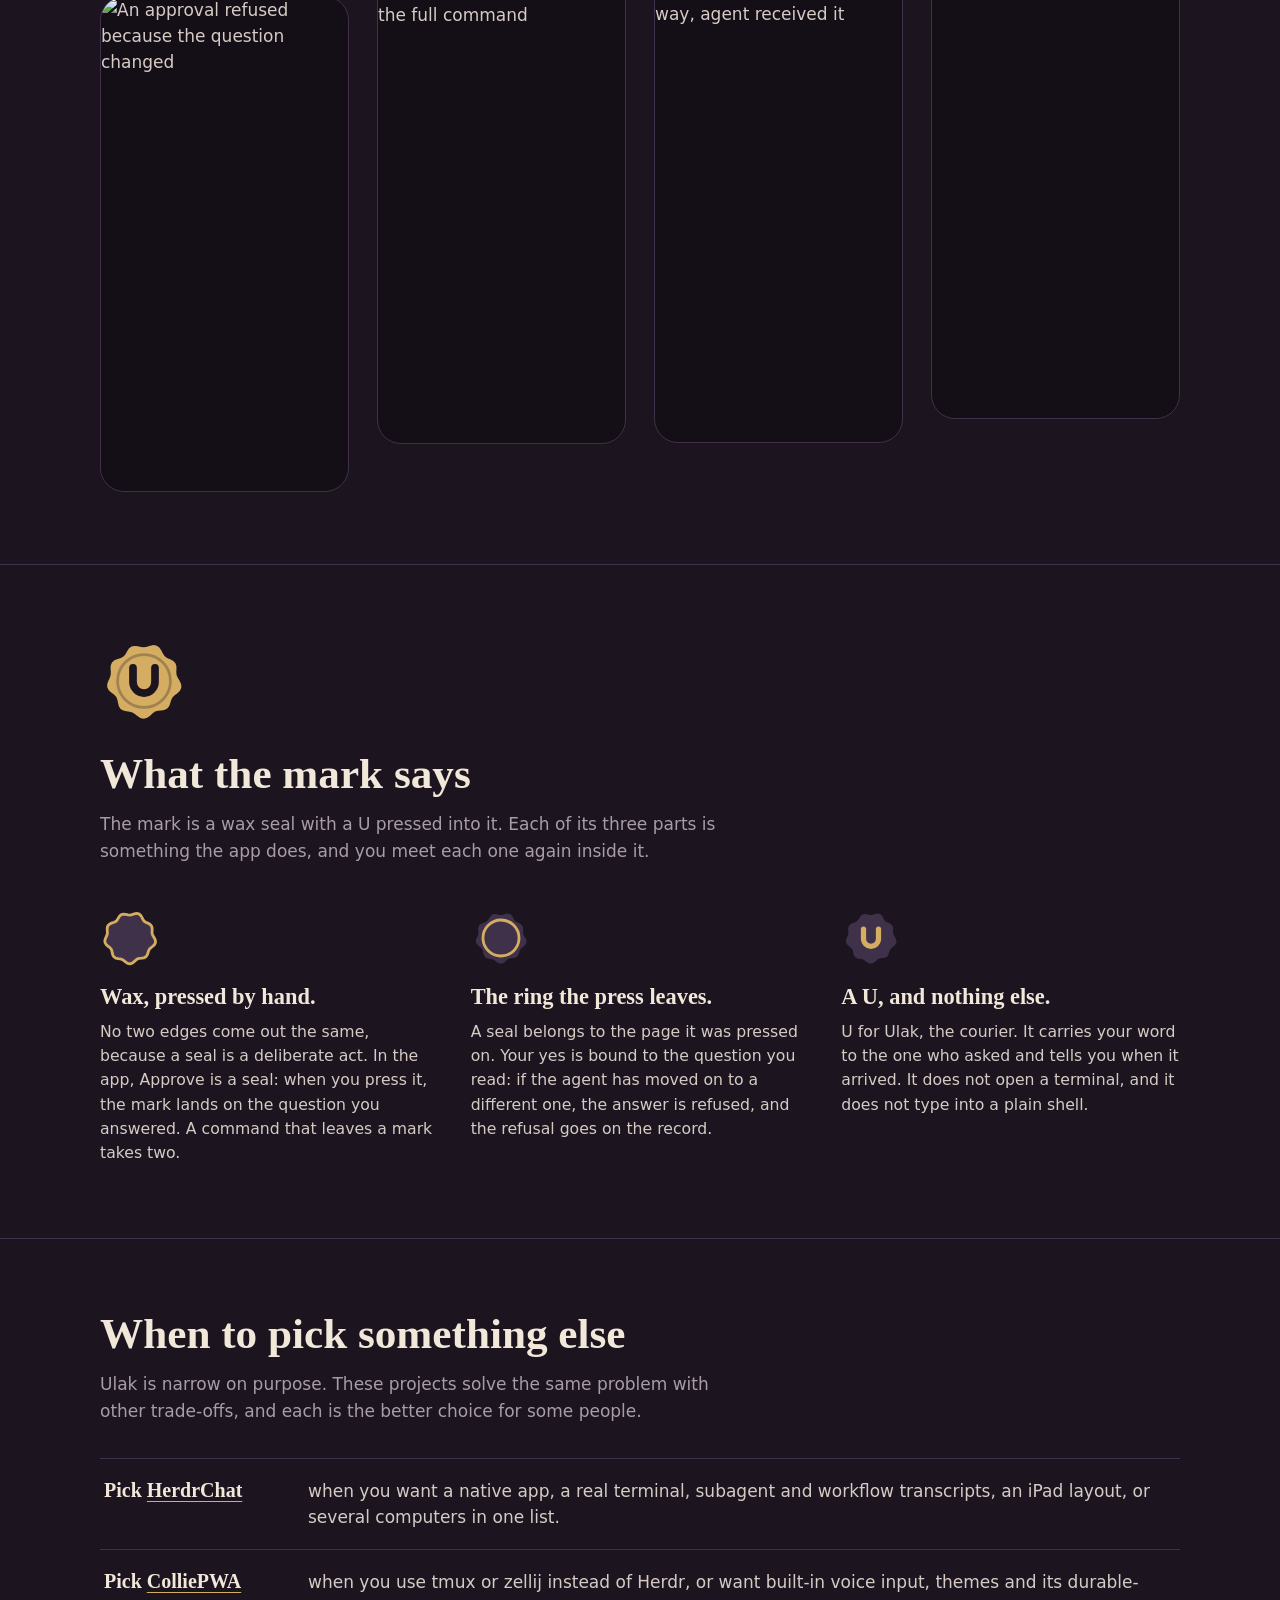
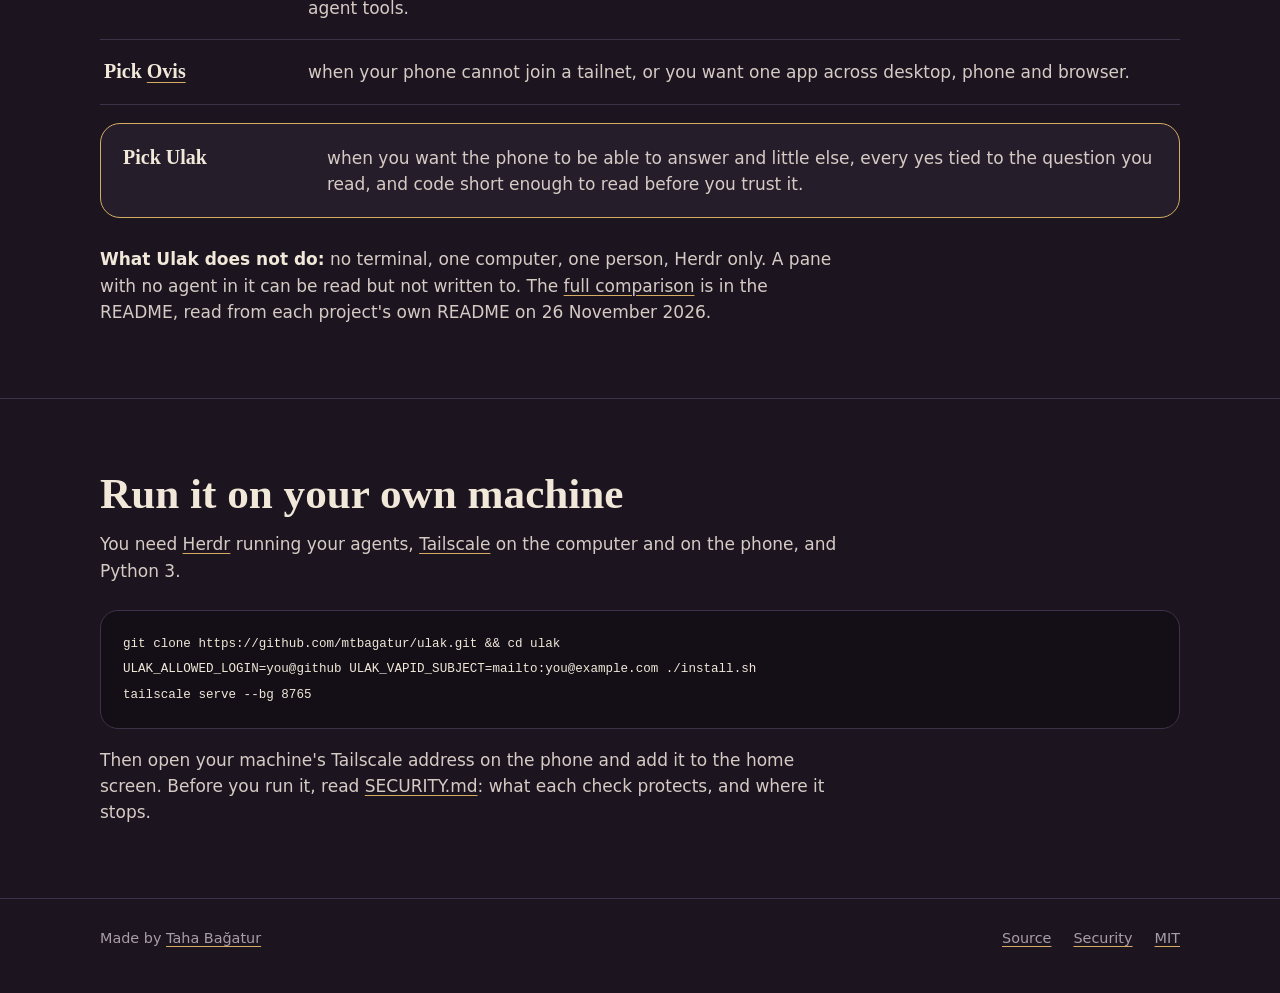
==== commit cf2e4e1c: "Press the mark in wax and lay daylight on warm paper The mark is now a wax seal: an uneven edge, the" ====
--- a/site/index.html
+++ b/site/index.html
@@ -6,7 +6,7 @@
 <title>Ulak: a courier for your coding agents</title>
 <meta name="description" content="Answer your coding agents from your phone. Every yes is bound to the question you read. Served from your own computer over Tailscale: no terminal, no account, no relay.">
 <meta name="theme-color" content="#1c1520" media="(prefers-color-scheme: dark)">
-<meta name="theme-color" content="#f2ecf0" media="(prefers-color-scheme: light)">
+<meta name="theme-color" content="#f0eee8" media="(prefers-color-scheme: light)">
 <link rel="canonical" href="https://ulak.tahabagatur.com/">
 <link rel="alternate" hreflang="en" href="https://ulak.tahabagatur.com/">
 <link rel="alternate" hreflang="tr" href="https://ulak.tahabagatur.com/tr/">
@@ -22,8 +22,9 @@
 <script src="theme.js"></script>
 </head>
 <body>
+<svg class="defs" width="0" height="0" aria-hidden="true"><defs><path id="wax" d="M28.99 16.00L29.52 17.18L29.59 18.40L29.08 19.50L28.16 20.42L27.15 21.20L26.36 21.98L25.88 22.92L25.57 24.03L25.15 25.15L24.43 26.04L23.39 26.55L22.19 26.73L21.04 26.81L20.04 27.10L19.15 27.74L18.22 28.61L17.17 29.39L16.00 29.74L14.82 29.52L13.73 28.85L12.77 28.06L11.83 27.45L10.80 27.15L9.64 27.01L8.47 26.75L7.49 26.14L6.85 25.15L6.53 23.94L6.32 22.78L5.92 21.82L5.19 21.04L4.19 20.30L3.24 19.42L2.65 18.35L2.61 17.17L3.01 16.00L3.54 14.91L3.89 13.86L3.94 12.77L3.84 11.58L3.89 10.35L4.34 9.27L5.25 8.47L6.43 7.97L7.60 7.60L8.54 7.11L9.22 6.32L9.81 5.27L10.51 4.22L11.45 3.49L12.58 3.24L13.78 3.39L14.92 3.67L16.00 3.76L17.09 3.54L18.27 3.15L19.50 2.92L20.68 3.14L21.65 3.89L22.36 4.99L22.92 6.12L23.54 7.01L24.40 7.60L25.47 8.06L26.55 8.61L27.38 9.43L27.78 10.51L27.81 11.70L27.74 12.85L27.87 13.91L28.33 14.92z"/></defs></svg>
 <header class="wrap top">
-  <a class="brand" href="./"><svg class="mark draw" viewBox="0 0 32 32" aria-hidden="true"><path d="M16 4h12v12A12 12 0 1 1 16 4z" fill="currentColor"/><path pathLength="1" d="M11.5 11.5v5.4a4.2 4.2 0 0 0 8.4 0v-3l4.6-4.6" fill="none" stroke-width="2.9" stroke-linecap="round" stroke-linejoin="round"/></svg>Ulak</a>
+  <a class="brand" href="./"><svg class="mark draw" viewBox="0 0 32 32" aria-hidden="true"><use class="w" href="#wax"/><circle class="r" cx="16" cy="16" r="9.6"/><path class="u" pathLength="1" d="M12 11.2v5.2a4 4 0 0 0 8 0v-5.2"/></svg>Ulak</a>
   <a href="tr/" lang="tr" hreflang="tr">Türkçe</a>
   <a href="https://github.com/mtbagatur/ulak">GitHub</a>
   <button class="theme" type="button" data-theme-toggle aria-pressed="true" aria-label="Dark theme"><svg class="moon" width="24" height="24" viewBox="0 0 24 24" aria-hidden="true"><defs><mask id="hilal"><rect x="-4" y="-4" width="32" height="32" fill="#fff"/><circle class="bite" cx="16.4" cy="8.6" r="7.2" fill="#000"/></mask></defs><circle class="halo" cx="12" cy="12" r="9.5"/><circle class="disc" cx="12" cy="12" r="8.2" fill="currentColor" mask="url(#hilal)"/></svg></button>
@@ -33,10 +34,10 @@
   <div>
     <h1>A courier for your coding agents, not a key to your machine.</h1>
     <p class="sub">The yes goes to the question you read.</p>
-    <p class="route" role="img" aria-label="An answer on its way: approved, on its way, the agent received it"><span>Approved</span><i></i><span class="mid">on its way</span><i></i><span class="end"><svg width="15" height="15" viewBox="0 0 24 24" fill="none" stroke="currentColor" stroke-width="1.8" stroke-linecap="round" stroke-linejoin="round" aria-hidden="true"><path d="M12 3.5h8.5V12A8.5 8.5 0 1 1 12 3.5z"/><path d="M8.8 9v3.6a3 3 0 0 0 6 0v-2l2.9-2.9"/></svg>agent received it</span></p>
+    <p class="route" role="img" aria-label="An answer on its way: approved, on its way, the agent received it"><span>Approved</span><i></i><span class="mid">on its way</span><i></i><span class="end"><svg width="15" height="15" viewBox="0 0 24 24" fill="none" stroke="currentColor" stroke-width="1.8" stroke-linecap="round" stroke-linejoin="round" aria-hidden="true"><circle cx="12" cy="12" r="8.7"/><path d="M9.2 8.6v3.6a2.8 2.8 0 0 0 5.6 0V8.6"/></svg>agent received it</span></p>
     <p class="lead">An agent stops and asks: <em>run this?</em> You are not at your desk. The usual fix is a terminal on your phone, which puts the whole machine on your phone. Ulak carries one thing between you and your agents: the answer.</p>
     <div class="cta">
-      <a class="btn seal" href="demo/"><svg width="20" height="20" viewBox="0 0 24 24" fill="none" stroke="currentColor" stroke-width="1.8" stroke-linecap="round" stroke-linejoin="round" aria-hidden="true"><path d="M12 3.5h8.5V12A8.5 8.5 0 1 1 12 3.5z"/><path d="M8.8 9v3.6a3 3 0 0 0 6 0v-2l2.9-2.9"/></svg>Try it in your browser</a>
+      <a class="btn seal" href="demo/"><svg width="20" height="20" viewBox="0 0 24 24" fill="none" stroke="currentColor" stroke-width="1.8" stroke-linecap="round" stroke-linejoin="round" aria-hidden="true"><circle cx="12" cy="12" r="8.7"/><path d="M9.2 8.6v3.6a2.8 2.8 0 0 0 5.6 0V8.6"/></svg>Try it in your browser</a>
       <a class="btn" href="https://github.com/mtbagatur/ulak">Read the source</a>
     </div>
     <ul class="facts"><li>Served from your own computer</li><li>Reached only over your Tailscale network</li><li>No account, no relay, no telemetry</li><li>For Claude Code, Codex and Antigravity in Herdr</li></ul>
@@ -83,24 +84,24 @@
 
 <section id="mark">
   <div class="wrap">
-    <svg class="sign" viewBox="0 0 32 32" aria-hidden="true"><path d="M16 4h12v12A12 12 0 1 1 16 4z"/><path d="M11.5 11.5v5.4a4.2 4.2 0 0 0 8.4 0v-3l4.6-4.6"/></svg>
+    <svg class="sign" viewBox="0 0 32 32" aria-hidden="true"><use class="w" href="#wax"/><circle class="r" cx="16" cy="16" r="9.6"/><path class="u" d="M12 11.2v5.2a4 4 0 0 0 8 0v-5.2"/></svg>
     <h2>What the mark says</h2>
-    <p class="intro">The mark is a seal with a U cut into it. Each of its three parts is something the app does, and you meet each one again inside it.</p>
+    <p class="intro">The mark is a wax seal with a U pressed into it. Each of its three parts is something the app does, and you meet each one again inside it.</p>
     <ol class="parts">
       <li>
-        <svg viewBox="0 0 32 32" aria-hidden="true"><path class="g" d="M16 4h12v12A12 12 0 1 1 16 4z"/><path class="h" d="M28 16A12 12 0 1 1 16 4"/></svg>
-        <h3>Round, where it was pressed.</h3>
-        <p>A seal is a deliberate act. In the app, Approve is a seal: when you press it, the mark lands on the question you answered. A command that leaves a mark takes two.</p>
+        <svg viewBox="0 0 32 32" aria-hidden="true"><use class="e" href="#wax"/></svg>
+        <h3>Wax, pressed by hand.</h3>
+        <p>No two edges come out the same, because a seal is a deliberate act. In the app, Approve is a seal: when you press it, the mark lands on the question you answered. A command that leaves a mark takes two.</p>
       </li>
       <li>
-        <svg viewBox="0 0 32 32" aria-hidden="true"><path class="g" d="M16 4h12v12A12 12 0 1 1 16 4z"/><path class="h" d="M16 4h12v12"/></svg>
-        <h3>One sharp corner, where the answer leaves.</h3>
-        <p>Whatever is waiting on you carries that corner: the card that needs you, the Approve button, the frames on this page. It is the way out.</p>
+        <svg viewBox="0 0 32 32" aria-hidden="true"><use class="g" href="#wax"/><circle class="h t" cx="16" cy="16" r="9.6"/></svg>
+        <h3>The ring the press leaves.</h3>
+        <p>A seal belongs to the page it was pressed on. Your yes is bound to the question you read: if the agent has moved on to a different one, the answer is refused, and the refusal goes on the record.</p>
       </li>
       <li>
-        <svg viewBox="0 0 32 32" aria-hidden="true"><path class="g" d="M16 4h12v12A12 12 0 1 1 16 4z"/><path class="f" d="M11.5 11.5v5.4a4.2 4.2 0 0 0 8.4 0v-3"/><path class="h" d="M19.9 13.9l4.6-4.6"/></svg>
-        <h3>The stroke of a yes.</h3>
-        <p>The U of Ulak does not close. Its last stroke heads out through the corner, towards the agent. That is all a courier carries: your word, to the one who asked.</p>
+        <svg viewBox="0 0 32 32" aria-hidden="true"><use class="g" href="#wax"/><path class="h" d="M12 11.2v5.2a4 4 0 0 0 8 0v-5.2"/></svg>
+        <h3>A U, and nothing else.</h3>
+        <p>U for Ulak, the courier. It carries your word to the one who asked and tells you when it arrived. It does not open a terminal, and it does not type into a plain shell.</p>
       </li>
     </ol>
   </div>
--- a/site/site.css
+++ b/site/site.css
@@ -1,12 +1,12 @@
 /* Ulak landing page. Same roles as the app: aubergine ground, gold for what waits on you and for the seal, ruby only where a command leaves a mark.
-   One shape runs through everything: round where it was pressed, one sharp corner where the answer leaves.
+   Daylight is warm sized paper; aubergine stays in the ink.
    The display face is served from here; nothing is requested from anyone else. */
 :root{color-scheme:dark;--bg:#1c1520;--bg2:#140f17;--card:#261d2b;--line:#3f3149;--text:#d6cbc4;--strong:#f1e8d9;--muted:#a99caa;--zer:#d4ad62;--zer-ink:#241a08;--seal:#d4ad62;--lal:#d0434a;--ok:#8fbf9a;--shadow:rgba(0,0,0,.55);
   --display:"El Messiri",ui-serif,"New York","Iowan Old Style",Georgia,serif;
   --sans:-apple-system,system-ui,"Segoe UI",sans-serif;
   --mono:ui-monospace,"SF Mono",Menlo,Consolas,monospace;
   --ease-out:cubic-bezier(.23,1,.32,1)}
-:root[data-theme=light]{color-scheme:light;--bg:#f2ecf0;--bg2:#e9e1e7;--card:#fcf9fb;--line:#d2c5d0;--text:#3b2f40;--strong:#1c1520;--muted:#5f5163;--zer:#775007;--zer-ink:#241a08;--seal:#d2a550;--lal:#b3262e;--ok:#27603a;--shadow:rgba(50,30,55,.28)}
+:root[data-theme=light]{color-scheme:light;--bg:#f0eee8;--bg2:#e6e3da;--card:#fbfaf6;--line:#d6d2c6;--text:#35312c;--strong:#1a1714;--muted:#615b51;--zer:#6f4c08;--zer-ink:#241a08;--seal:#cfa24c;--lal:#b3262e;--ok:#27603a;--shadow:rgba(45,38,28,.28)}
 @font-face{font-family:"El Messiri";src:url(elmessiri.woff2) format("woff2");font-weight:400 700;font-display:swap}
 .theme-turn::view-transition-old(root){animation:none;mix-blend-mode:normal}
 .theme-turn::view-transition-new(root){animation:turn .6s cubic-bezier(.4,0,.2,1);mix-blend-mode:normal}
@@ -26,12 +26,17 @@
 /* top */
 .top{display:flex;align-items:center;gap:6px 18px;padding-block:14px}
 .brand{display:flex;align-items:center;gap:10px;font:700 1.55rem/1 var(--display);color:var(--strong);text-decoration:none;margin-right:auto}
-.mark{flex:none;width:34px;height:34px;color:var(--seal)}
-.mark path+path{stroke:var(--bg)}
-/* Opening: the seal is pressed, then the U is written and its last stroke, the yes, leaves through the sharp corner. Once. */
-.mark.draw path:first-child{transform-box:fill-box;transform-origin:center;animation:press .34s var(--ease-out) both}
-.mark.draw path+path{stroke-dasharray:1 2;animation:yes .6s var(--ease-out) .26s both}
-@keyframes yes{from{stroke-dashoffset:1.05}}
+.mark{flex:none;width:34px;height:34px}
+.mark .w{fill:var(--seal)}
+.mark .r{fill:none;stroke:var(--bg);stroke-opacity:.28}
+.mark .u{fill:none;stroke:var(--bg);stroke-width:2.8;stroke-linecap:round}
+/* Opening: the wax is pressed, the ring the press leaves comes up, then the U is written. Once. */
+.mark.draw .w{transform-origin:16px 16px;animation:press .34s var(--ease-out) both}
+.mark.draw .r{animation:ring .4s ease .2s both}
+.mark.draw .u{stroke-dasharray:1 2;animation:write .6s var(--ease-out) .3s both}
+@keyframes write{from{stroke-dashoffset:1.05}}
+@keyframes ring{from{opacity:0}}
+.defs{position:absolute;width:0;height:0}
 .top a:not(.brand){font-size:.94rem;color:var(--muted);text-decoration:none;padding:12px 0}
 .top a:not(.brand):hover{color:var(--strong)}
 /* Night is a crescent, day is the full disc inside its ring. */
@@ -67,7 +72,7 @@
 .btn{display:inline-flex;align-items:center;gap:9px;min-height:50px;padding:0 22px;border-radius:16px;border:1px solid var(--line);color:var(--strong);text-decoration:none;font-weight:650;font-size:1rem;transition:transform .16s var(--ease-out),border-color .16s}
 .btn:hover{border-color:var(--muted)}
 .btn:active{transform:scale(.97)}
-.btn.seal{background:var(--seal);border-color:var(--seal);color:var(--zer-ink);border-radius:16px 4px 16px 16px;box-shadow:inset 0 -2px 0 rgba(0,0,0,.16)}
+.btn.seal{background:var(--seal);border-color:var(--seal);color:var(--zer-ink);border-radius:16px;box-shadow:inset 0 -2px 0 rgba(0,0,0,.16)}
 .btn.seal:hover{color:var(--zer-ink);border-color:var(--seal)}
 .btn.seal:active{transform:scale(.97) translateY(1px);box-shadow:inset 0 2px 5px rgba(0,0,0,.28)}
 .btn svg{flex:none}
@@ -112,7 +117,7 @@
 .done .stop{color:var(--ok)}
 .road h3{font-size:1.4rem;line-height:1.15;margin-top:6px;font-weight:600}
 .road p{margin-top:10px;font-size:.98rem}
-.road figure{margin:22px 0 0;width:min(100%,250px);border:1px solid var(--line);border-radius:24px 6px 24px 24px;overflow:hidden;background:var(--bg2)}
+.road figure{margin:22px 0 0;width:min(100%,250px);border:1px solid var(--line);border-radius:24px;overflow:hidden;background:var(--bg2)}
 @media (min-width:900px){
   .road{grid-template-columns:repeat(4,minmax(0,1fr));gap:28px}
   .road::before{left:0;right:0;top:11px;bottom:auto;width:auto;height:2px}
@@ -123,28 +128,29 @@
 
 /* what the mark says: the whole seal, then each of its three parts lit on its own */
 .sign{display:block;width:88px;height:88px;margin-bottom:26px}
-.sign path:first-child{fill:var(--seal)}
-.sign path+path{fill:none;stroke:var(--bg);stroke-width:2.9;stroke-linecap:round;stroke-linejoin:round}
+.sign .w{fill:var(--seal)}
+.sign .r{fill:none;stroke:var(--bg);stroke-opacity:.28}
+.sign .u{fill:none;stroke:var(--bg);stroke-width:2.8;stroke-linecap:round}
 .parts{list-style:none;margin:44px 0 0;padding:0;display:grid;gap:38px}
 .parts svg{display:block;width:60px;height:60px;overflow:visible}
-.parts .g{fill:var(--line)}
-.parts .h,.parts .f{fill:none;stroke-width:2.9;stroke-linecap:round}
-.parts .h{stroke:var(--zer)}.parts .f{stroke:var(--muted)}
+.parts .g,.parts .e{fill:var(--line)}
+.parts .h{fill:none;stroke-width:2.8;stroke-linecap:round;stroke:var(--zer)}
+.parts .e,.parts .t{stroke:var(--zer);stroke-width:1.5}
 .parts h3{font-size:1.4rem;line-height:1.15;margin-top:16px;font-weight:600}
 .parts p{margin-top:10px;font-size:.98rem}
 @media (min-width:760px){.parts{grid-template-columns:repeat(3,minmax(0,1fr));gap:32px}}
 
-/* honest part: a plain list, and the one row that is ours carries the seal's corner */
+/* honest part: a plain list, and the one row that is ours carries the seal's gold */
 .choices{display:grid;margin-top:34px;padding:0;list-style:none;border-top:1px solid var(--line)}
 .choices li{display:grid;gap:2px 28px;padding:18px 4px;border-bottom:1px solid var(--line)}
 .choices strong{font:600 1.25rem/1.3 var(--display);color:var(--strong)}
-.choices .own{margin-top:18px;padding:20px 22px;border:1px solid var(--seal);border-radius:20px 5px 20px 20px;background:var(--card)}
+.choices .own{margin-top:18px;padding:20px 22px;border:1px solid var(--seal);border-radius:20px;background:var(--card)}
 .not{margin-top:28px;max-width:44em}
 .not b{color:var(--strong)}
 @media (min-width:760px){.choices li{grid-template-columns:11rem 1fr;align-items:baseline}}
 
 /* run it */
-pre{margin:26px 0 0;padding:20px 22px;background:var(--bg2);border:1px solid var(--line);border-radius:18px 5px 18px 18px;overflow-x:auto;line-height:1.75;color:var(--strong);max-width:100%}
+pre{margin:26px 0 0;padding:20px 22px;background:var(--bg2);border:1px solid var(--line);border-radius:18px;overflow-x:auto;line-height:1.75;color:var(--strong);max-width:100%}
 .need{margin-top:14px;max-width:44em}
 .after{margin-top:18px;max-width:44em}
 
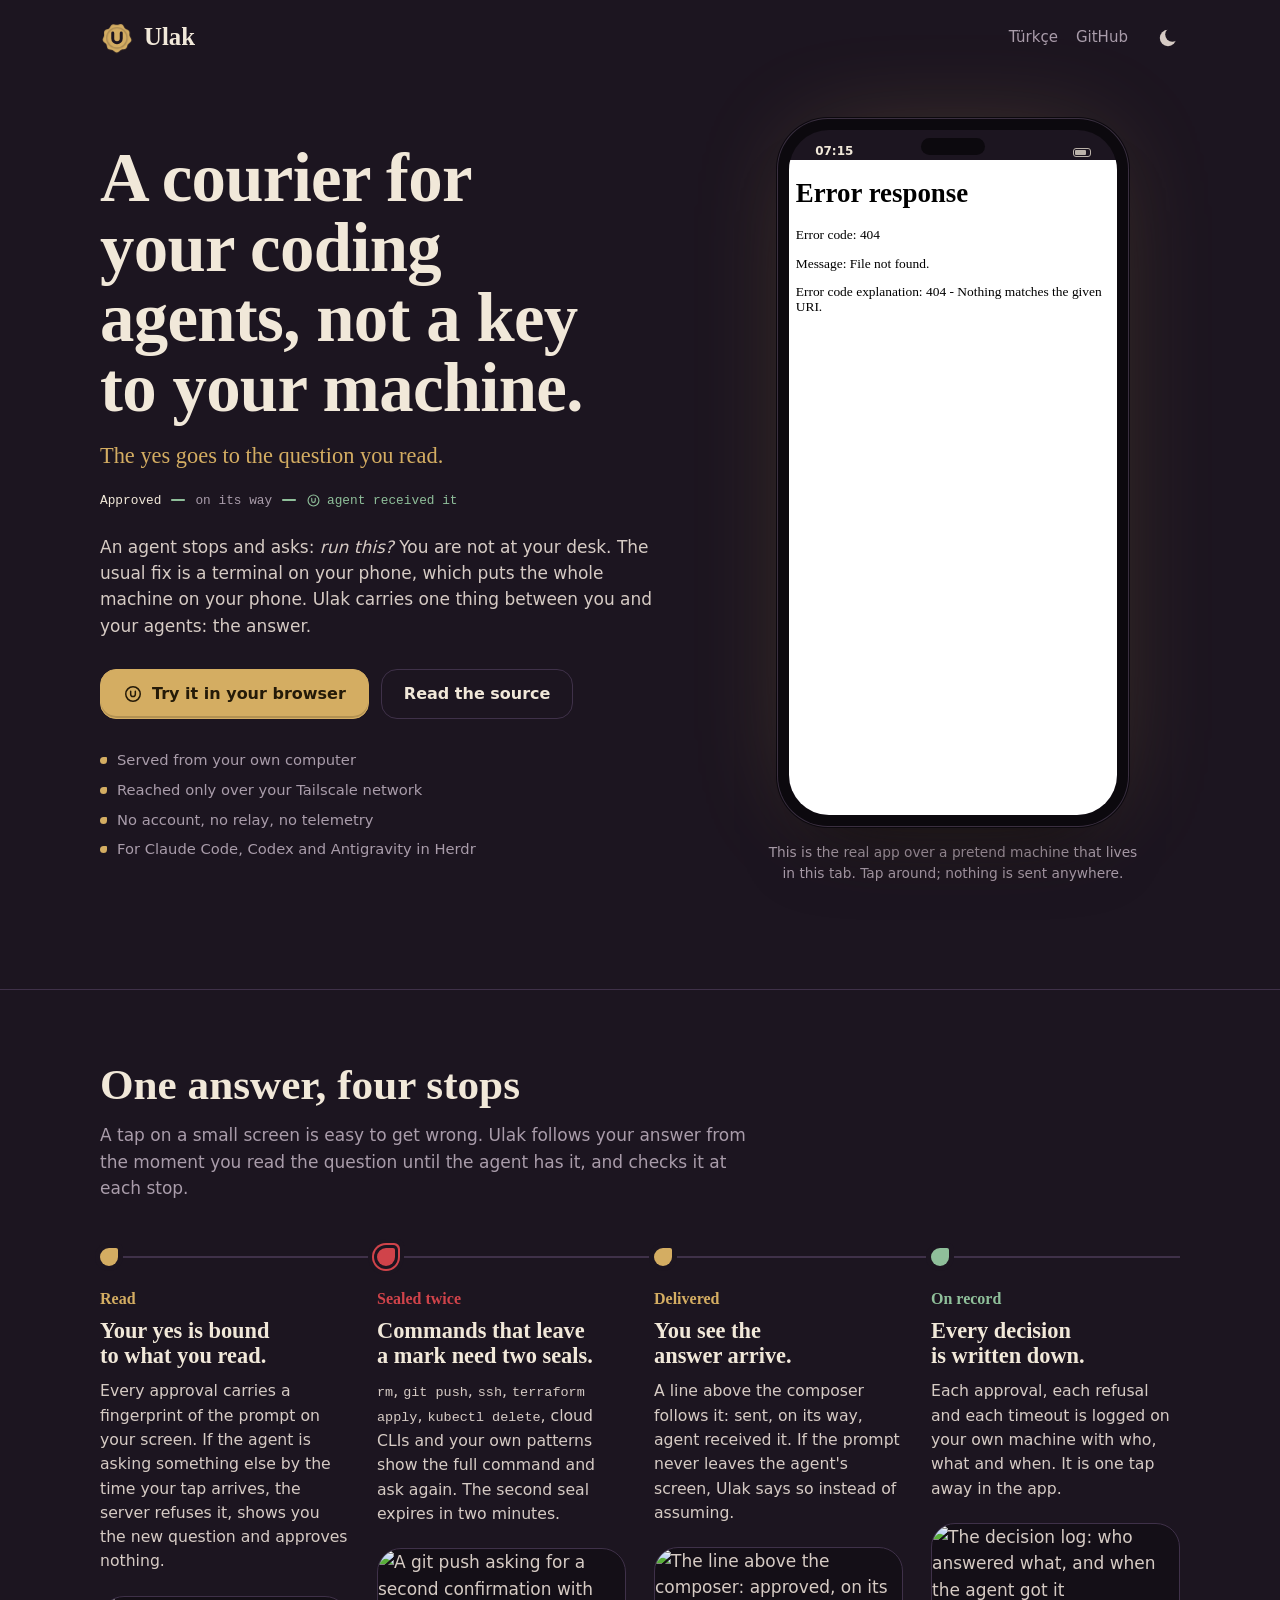
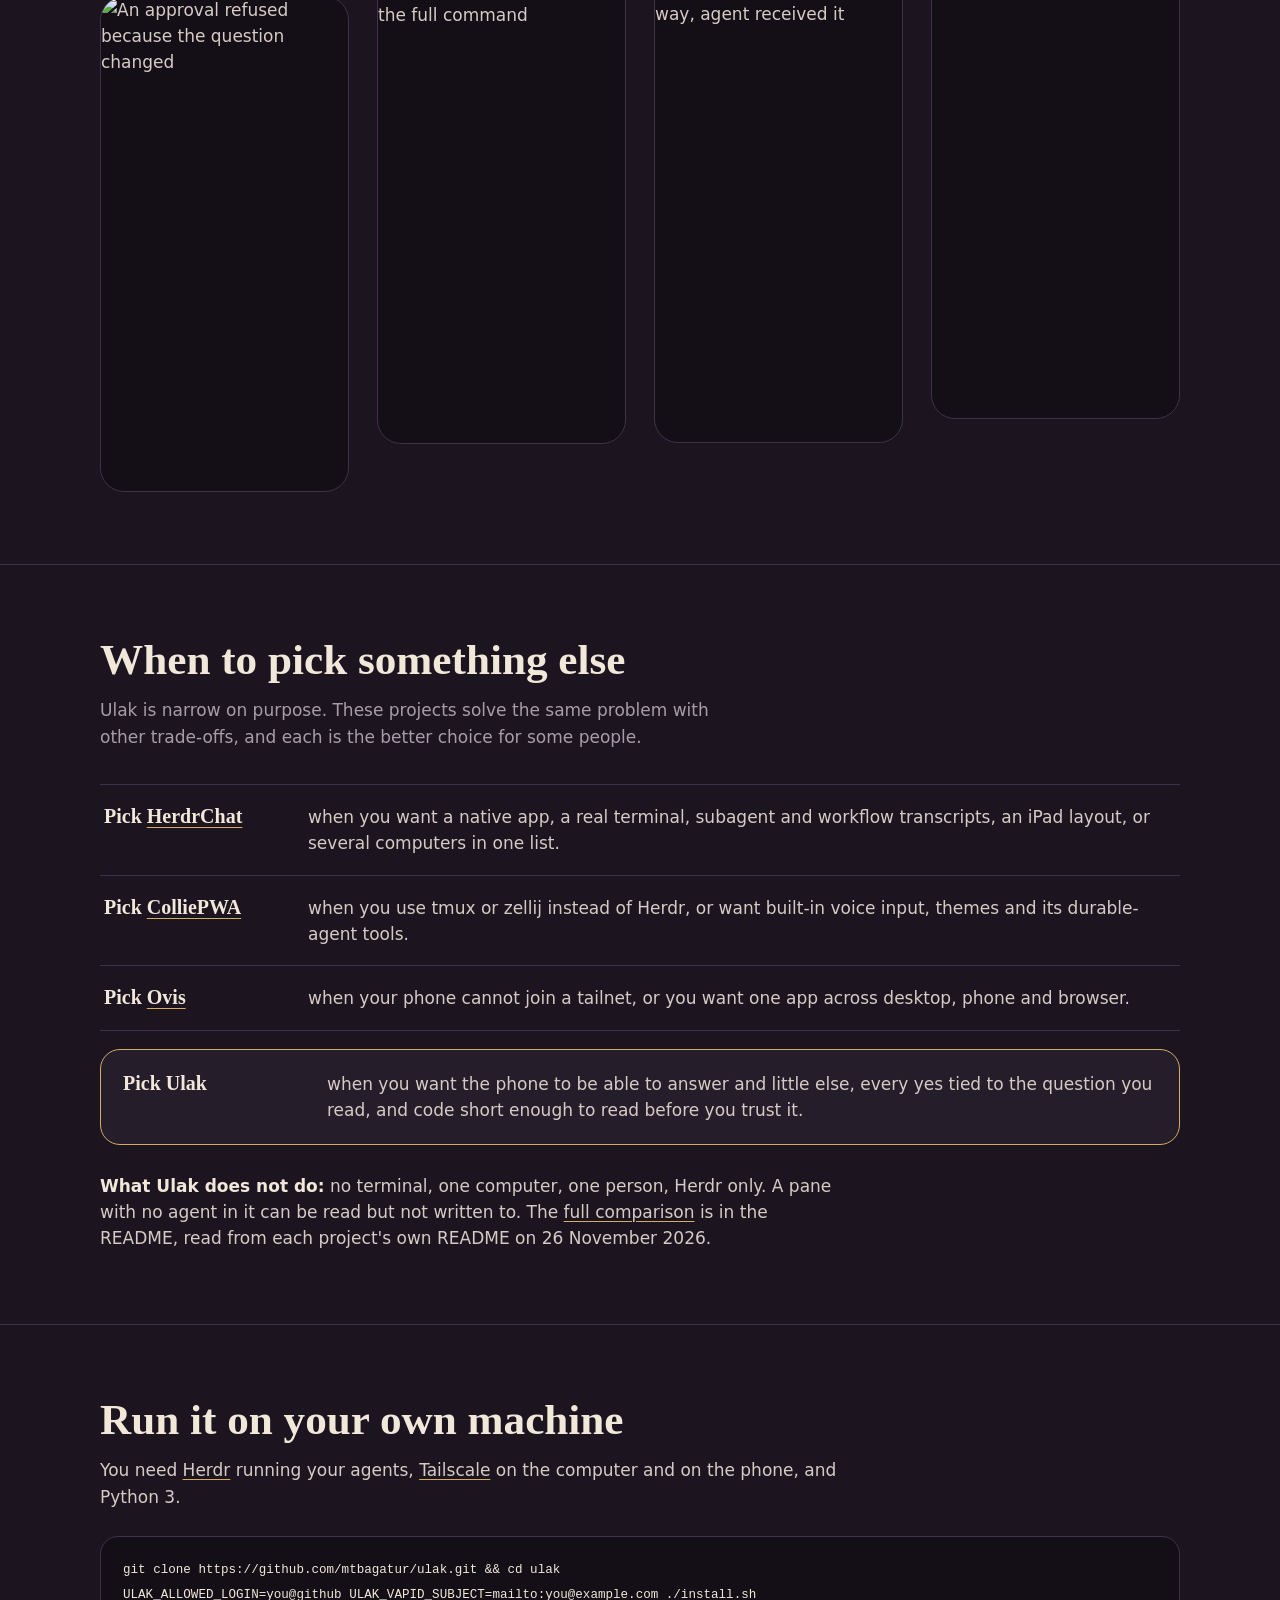
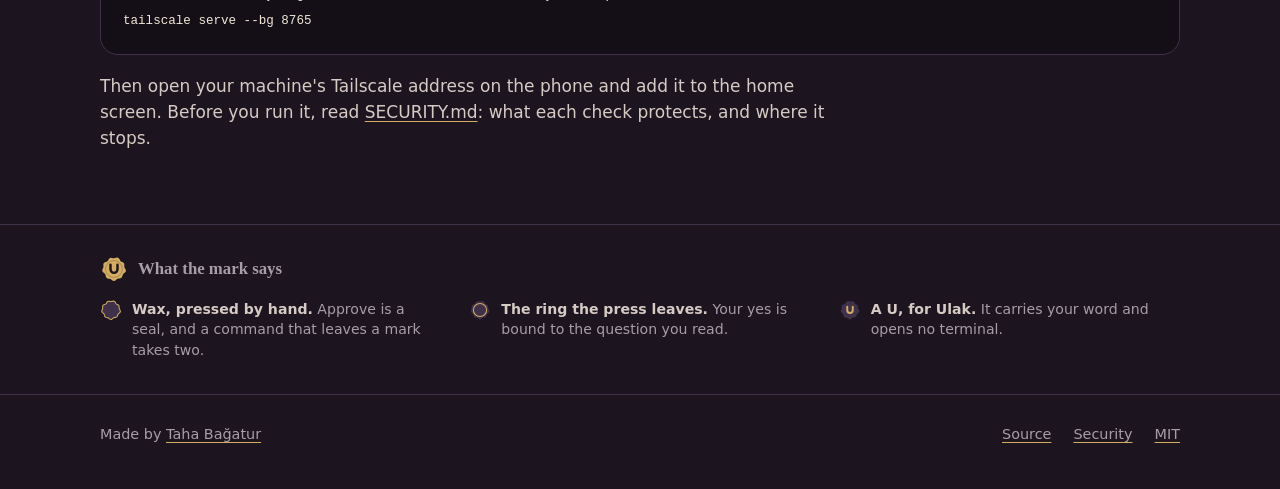
==== commit 54c0dcad: "Make the note on the mark a small footnote at the end of the page" ====
--- a/site/index.html
+++ b/site/index.html
@@ -82,31 +82,6 @@
   </div>
 </section>
 
-<section id="mark">
-  <div class="wrap">
-    <svg class="sign" viewBox="0 0 32 32" aria-hidden="true"><use class="w" href="#wax"/><circle class="r" cx="16" cy="16" r="9.6"/><path class="u" d="M12 11.2v5.2a4 4 0 0 0 8 0v-5.2"/></svg>
-    <h2>What the mark says</h2>
-    <p class="intro">The mark is a wax seal with a U pressed into it. Each of its three parts is something the app does, and you meet each one again inside it.</p>
-    <ol class="parts">
-      <li>
-        <svg viewBox="0 0 32 32" aria-hidden="true"><use class="e" href="#wax"/></svg>
-        <h3>Wax, pressed by hand.</h3>
-        <p>No two edges come out the same, because a seal is a deliberate act. In the app, Approve is a seal: when you press it, the mark lands on the question you answered. A command that leaves a mark takes two.</p>
-      </li>
-      <li>
-        <svg viewBox="0 0 32 32" aria-hidden="true"><use class="g" href="#wax"/><circle class="h t" cx="16" cy="16" r="9.6"/></svg>
-        <h3>The ring the press leaves.</h3>
-        <p>A seal belongs to the page it was pressed on. Your yes is bound to the question you read: if the agent has moved on to a different one, the answer is refused, and the refusal goes on the record.</p>
-      </li>
-      <li>
-        <svg viewBox="0 0 32 32" aria-hidden="true"><use class="g" href="#wax"/><path class="h" d="M12 11.2v5.2a4 4 0 0 0 8 0v-5.2"/></svg>
-        <h3>A U, and nothing else.</h3>
-        <p>U for Ulak, the courier. It carries your word to the one who asked and tells you when it arrived. It does not open a terminal, and it does not type into a plain shell.</p>
-      </li>
-    </ol>
-  </div>
-</section>
-
 <section id="others">
   <div class="wrap">
     <h2>When to pick something else</h2>
@@ -131,6 +106,17 @@
     <p class="after">Then open your machine's Tailscale address on the phone and add it to the home screen. Before you run it, read <a href="https://github.com/mtbagatur/ulak/blob/main/SECURITY.md">SECURITY.md</a>: what each check protects, and where it stops.</p>
   </div>
 </section>
+
+<section id="mark">
+  <div class="wrap">
+    <h2><svg class="sign" viewBox="0 0 32 32" aria-hidden="true"><use class="w" href="#wax"/><circle class="r" cx="16" cy="16" r="9.6"/><path class="u" d="M12 11.2v5.2a4 4 0 0 0 8 0v-5.2"/></svg>What the mark says</h2>
+    <ul class="parts">
+      <li><svg viewBox="0 0 32 32" aria-hidden="true"><use class="e" href="#wax"/></svg><span><b>Wax, pressed by hand.</b> Approve is a seal, and a command that leaves a mark takes two.</span></li>
+      <li><svg viewBox="0 0 32 32" aria-hidden="true"><use class="g" href="#wax"/><circle class="h t" cx="16" cy="16" r="9.6"/></svg><span><b>The ring the press leaves.</b> Your yes is bound to the question you read.</span></li>
+      <li><svg viewBox="0 0 32 32" aria-hidden="true"><use class="g" href="#wax"/><path class="h" d="M12 11.2v5.2a4 4 0 0 0 8 0v-5.2"/></svg><span><b>A U, for Ulak.</b> It carries your word and opens no terminal.</span></li>
+    </ul>
+  </div>
+</section>
 </main>
 <footer>
   <div class="wrap">
--- a/site/site.css
+++ b/site/site.css
@@ -126,19 +126,21 @@
   .road figure{width:100%}
 }
 
-/* what the mark says: the whole seal, then each of its three parts lit on its own */
-.sign{display:block;width:88px;height:88px;margin-bottom:26px}
+/* what the mark says: a footnote for the curious, after everything the visitor came for */
+#mark{padding:30px 0 34px}
+#mark h2{display:flex;align-items:center;gap:10px;font-size:1.05rem;line-height:1.3;color:var(--muted)}
+.sign{flex:none;width:28px;height:28px}
 .sign .w{fill:var(--seal)}
 .sign .r{fill:none;stroke:var(--bg);stroke-opacity:.28}
 .sign .u{fill:none;stroke:var(--bg);stroke-width:2.8;stroke-linecap:round}
-.parts{list-style:none;margin:44px 0 0;padding:0;display:grid;gap:38px}
-.parts svg{display:block;width:60px;height:60px;overflow:visible}
+.parts{list-style:none;margin:16px 0 0;padding:0;display:grid;gap:12px;font-size:.88rem;line-height:1.45;color:var(--muted)}
+.parts li{display:flex;gap:10px;align-items:flex-start}
+.parts svg{flex:none;width:22px;height:22px;overflow:visible}
+.parts b{color:var(--text);font-weight:600}
 .parts .g,.parts .e{fill:var(--line)}
 .parts .h{fill:none;stroke-width:2.8;stroke-linecap:round;stroke:var(--zer)}
 .parts .e,.parts .t{stroke:var(--zer);stroke-width:1.5}
-.parts h3{font-size:1.4rem;line-height:1.15;margin-top:16px;font-weight:600}
-.parts p{margin-top:10px;font-size:.98rem}
-@media (min-width:760px){.parts{grid-template-columns:repeat(3,minmax(0,1fr));gap:32px}}
+@media (min-width:760px){.parts{grid-template-columns:repeat(3,minmax(0,1fr));gap:28px}}
 
 /* honest part: a plain list, and the one row that is ours carries the seal's gold */
 .choices{display:grid;margin-top:34px;padding:0;list-style:none;border-top:1px solid var(--line)}
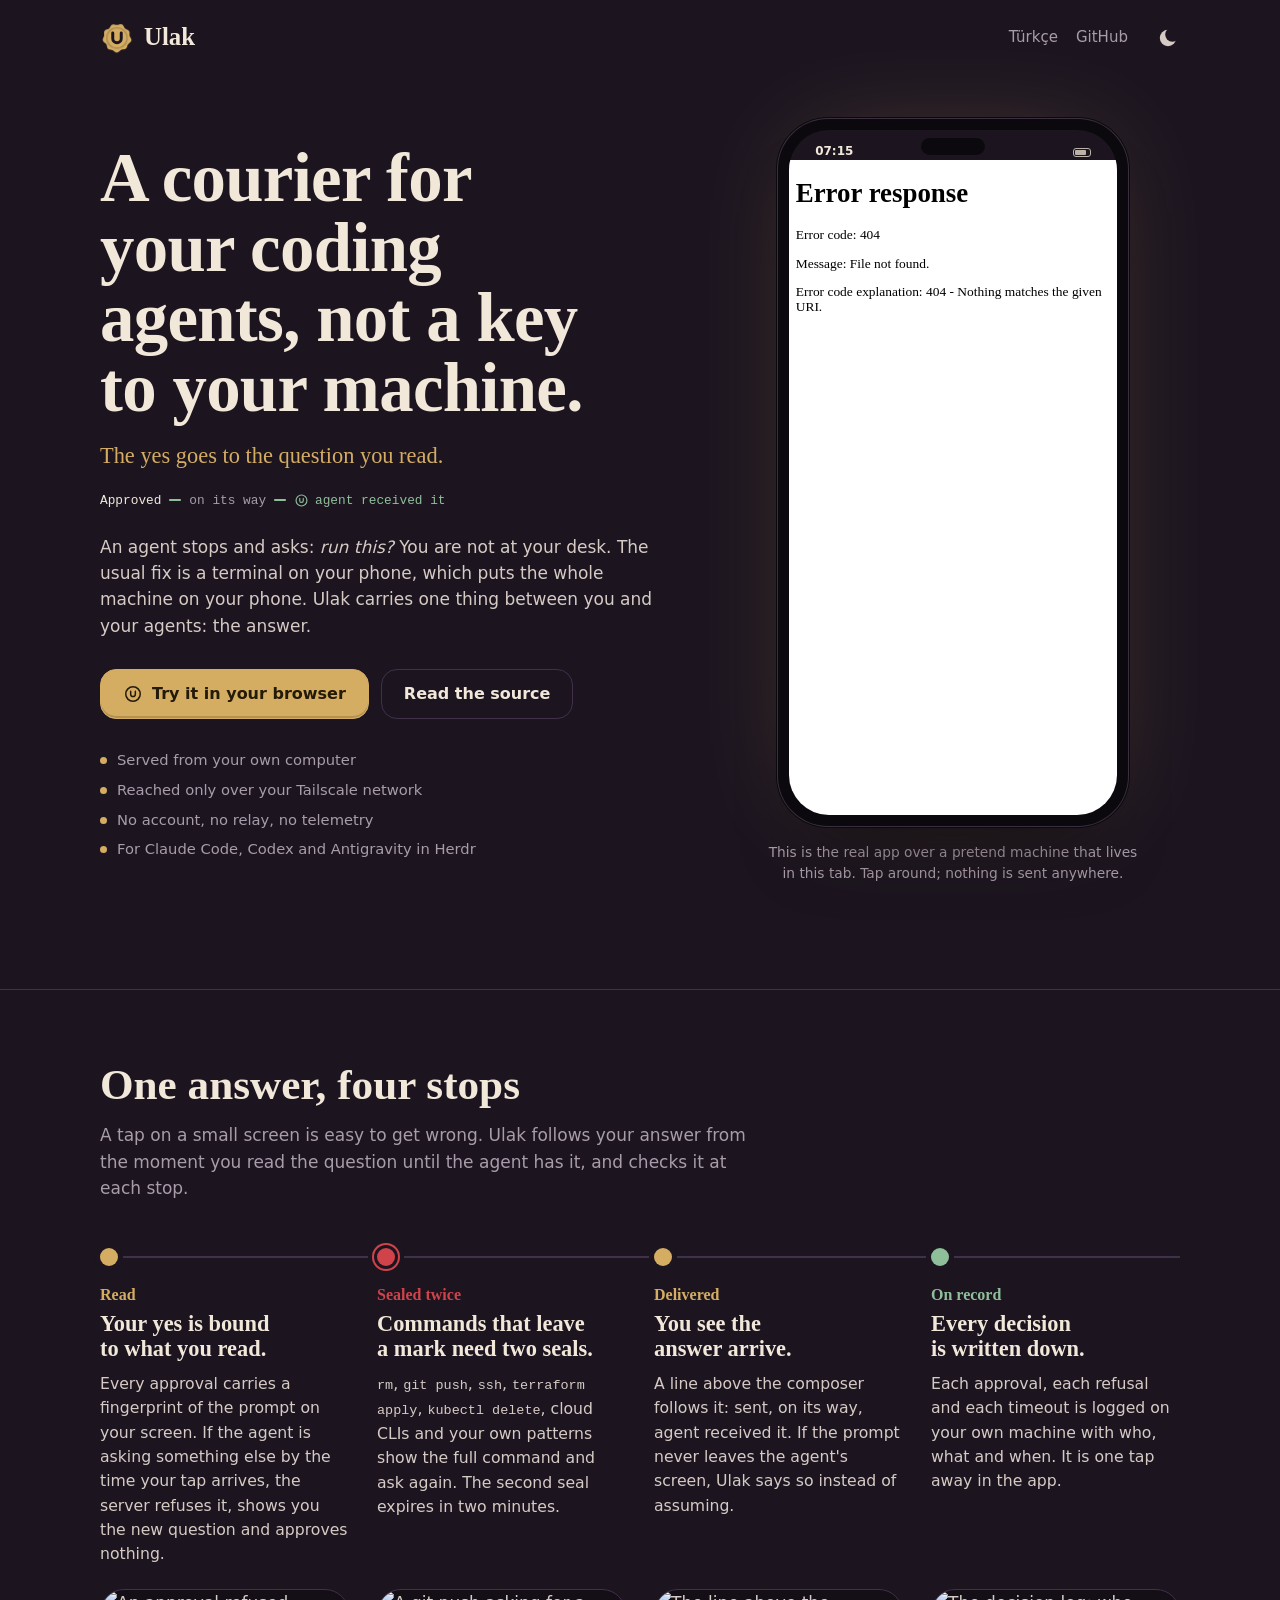
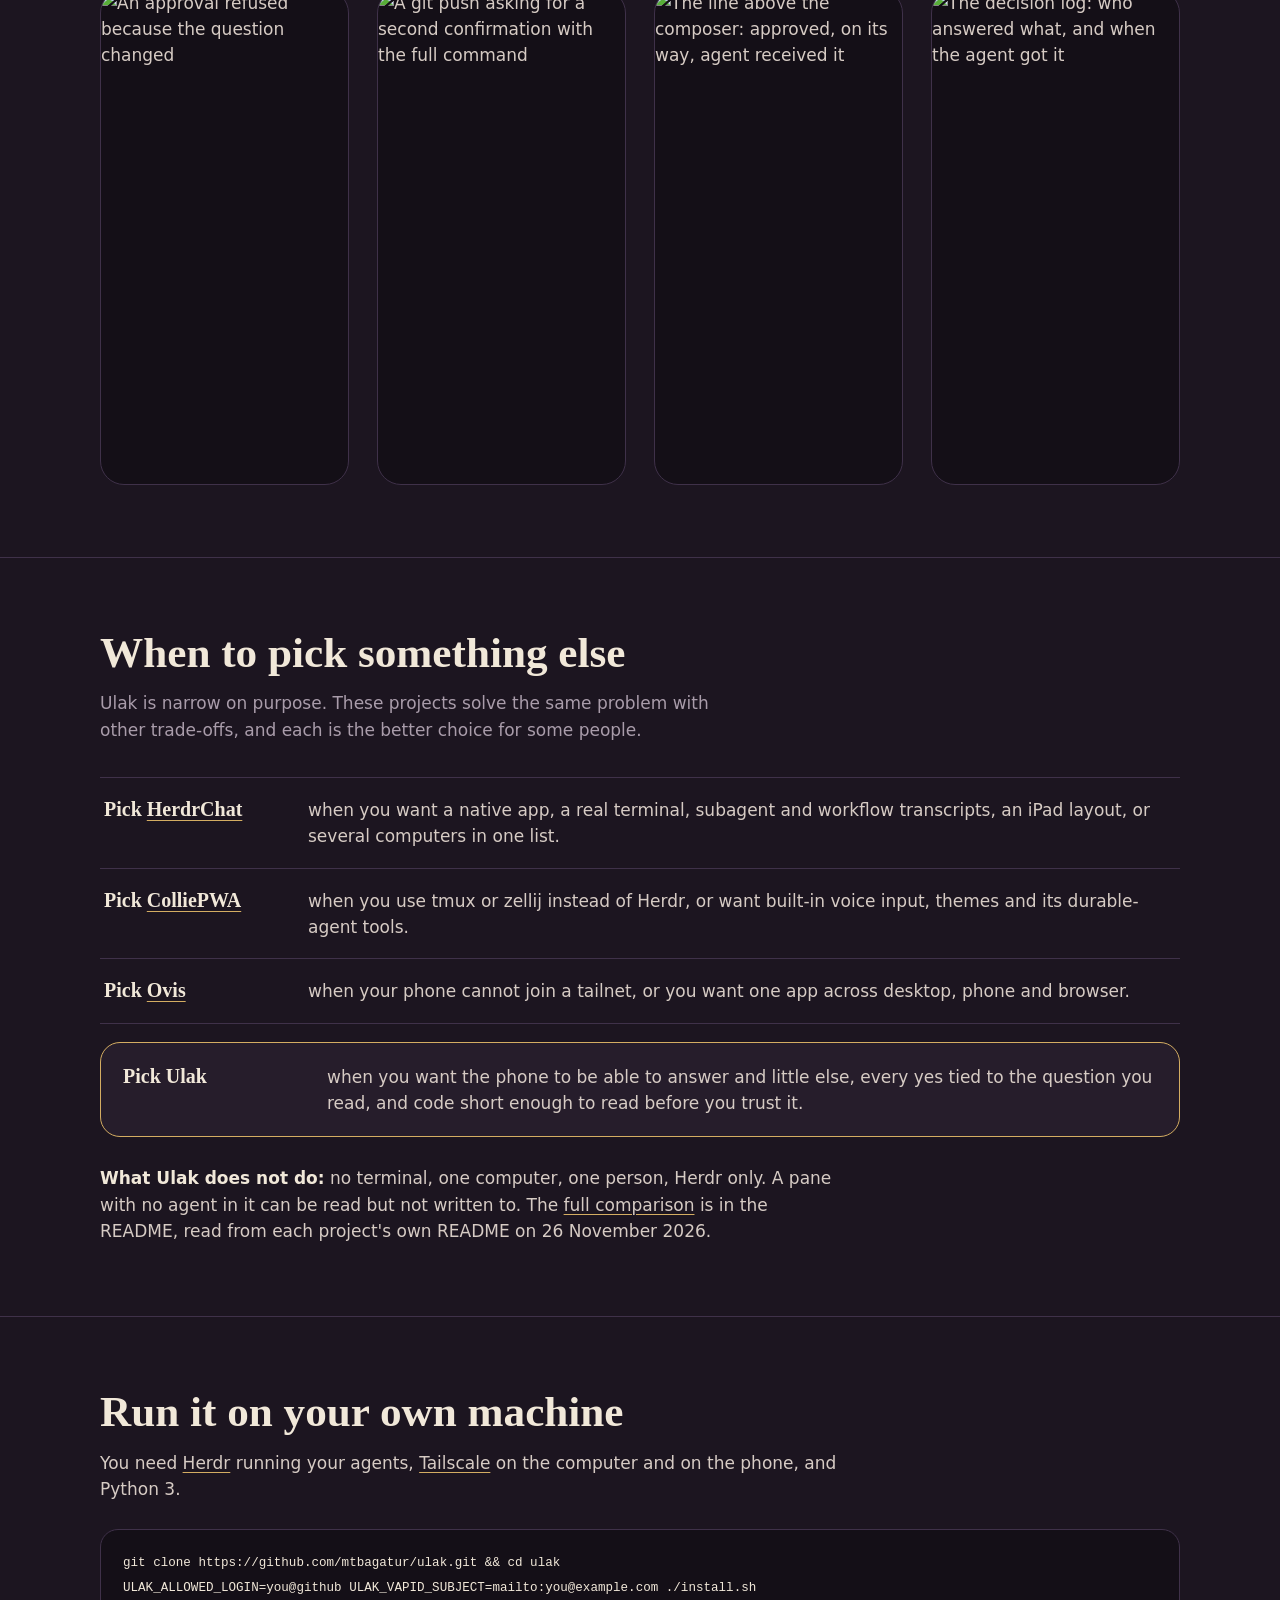
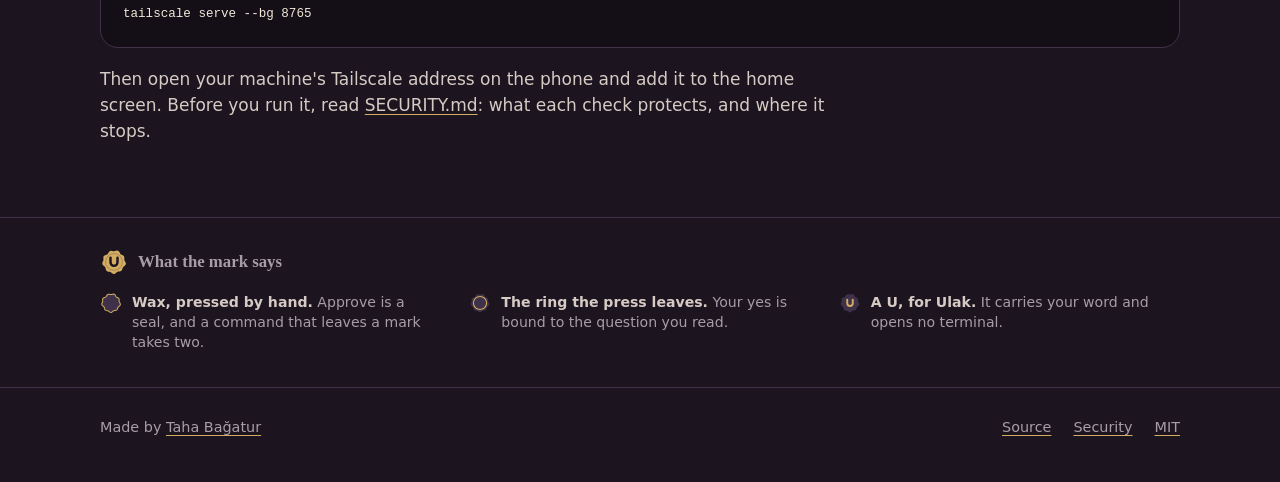
==== commit df62af8e: "Keep the install command whole, fit small phones and answer wrong addresses The host's e-mail obfusc" ====
--- a/site/index.html
+++ b/site/index.html
@@ -100,9 +100,9 @@
   <div class="wrap">
     <h2>Run it on your own machine</h2>
     <p class="need">You need <a href="https://herdr.dev">Herdr</a> running your agents, <a href="https://tailscale.com">Tailscale</a> on the computer and on the phone, and Python 3.</p>
-<pre><code>git clone https://github.com/mtbagatur/ulak.git &amp;&amp; cd ulak
+<!--email_off--><pre><code>git clone https://github.com/mtbagatur/ulak.git &amp;&amp; cd ulak
 ULAK_ALLOWED_LOGIN=you@github ULAK_VAPID_SUBJECT=mailto:you@example.com ./install.sh
-tailscale serve --bg 8765</code></pre>
+tailscale serve --bg 8765</code></pre><!--/email_off-->
     <p class="after">Then open your machine's Tailscale address on the phone and add it to the home screen. Before you run it, read <a href="https://github.com/mtbagatur/ulak/blob/main/SECURITY.md">SECURITY.md</a>: what each check protects, and where it stops.</p>
   </div>
 </section>
--- a/site/site.css
+++ b/site/site.css
@@ -52,14 +52,15 @@
 [data-theme=light] .moon .halo{transform:none;opacity:1}
 
 /* hero */
-.hero{display:grid;gap:44px;padding-block:28px 72px;align-items:center}
+.hero{display:grid;grid-template-columns:minmax(0,1fr);gap:44px;padding-block:28px 72px;align-items:center}
 .hero h1{font-size:clamp(2.5rem,7.4vw,4.3rem);line-height:1.02;letter-spacing:-.01em}
 .hero .sub{font:500 1.4rem/1.3 var(--display);color:var(--zer);margin-top:18px}
 /* The road one answer travels, the same line the app draws above the keyboard. It is drawn once, when the page opens. */
-.route{display:flex;align-items:center;gap:10px;max-width:27em;margin-top:22px;font:.8rem var(--mono);color:var(--muted)}
+/* On a small phone the type shrinks with the screen, so the whole road stays on one line inside the gutter. */
+.route{display:flex;align-items:center;gap:8px;max-width:27em;margin-top:22px;font:min(.8rem,calc((100vw - 116px)/21)) var(--mono);color:var(--muted)}
 .route span{flex:none;display:flex;align-items:center;gap:6px;white-space:nowrap}
 .route span:first-child,.route .end{color:var(--strong)}
-.route i{flex:1;min-width:14px;height:2px;border-radius:1px;background:repeating-linear-gradient(90deg,var(--line) 0 5px,transparent 5px 9px);position:relative;overflow:hidden}
+.route i{flex:1;min-width:10px;height:2px;border-radius:1px;background:repeating-linear-gradient(90deg,var(--line) 0 5px,transparent 5px 9px);position:relative;overflow:hidden}
 .route i::after{content:"";position:absolute;inset:0;background:var(--ok);transform-origin:0 50%;animation:leg .7s .5s both cubic-bezier(.4,0,.2,1)}
 .route i+span+i::after{animation-delay:1.3s}
 .route .mid{animation:show .3s 1.2s both}
@@ -78,7 +79,7 @@
 .btn svg{flex:none}
 .facts{list-style:none;display:grid;gap:7px;padding:0;margin:30px 0 0;font-size:.92rem;color:var(--muted)}
 .facts li{display:flex;gap:10px;align-items:baseline}
-.facts li::before{content:"";flex:none;width:7px;height:7px;border-radius:50% 1px 50% 50%;background:var(--seal);transform:translateY(-1px)}
+.facts li::before{content:"";flex:none;width:7px;height:7px;border-radius:50%;background:var(--seal);transform:translateY(-1px)}
 
 /* The phone. The demo runs at a real phone's width (390) and is scaled down as a whole, so nothing inside sits against the glass. */
 .stage{margin:0;display:grid;justify-items:center;gap:16px}
@@ -109,7 +110,7 @@
 .road{list-style:none;margin:44px 0 0;padding:0;display:grid;gap:48px;position:relative}
 .road::before{content:"";position:absolute;left:8px;top:8px;bottom:0;width:2px;background:var(--line)}
 .road li{position:relative;padding-left:40px}
-.road li::before{content:"";position:absolute;left:0;top:3px;width:18px;height:18px;border-radius:50% 2px 50% 50%;background:var(--seal);box-shadow:0 0 0 5px var(--bg)}
+.road li::before{content:"";position:absolute;left:0;top:3px;width:18px;height:18px;border-radius:50%;background:var(--seal);box-shadow:0 0 0 5px var(--bg)}
 .road li.two::before{background:var(--lal);box-shadow:0 0 0 3px var(--bg),0 0 0 5px var(--lal),0 0 0 9px var(--bg)}
 .road li.done::before{background:var(--ok)}
 .stop{font:600 1rem/1.2 var(--display);color:var(--zer)}
@@ -121,7 +122,8 @@
 @media (min-width:900px){
   .road{grid-template-columns:repeat(4,minmax(0,1fr));gap:28px}
   .road::before{left:0;right:0;top:11px;bottom:auto;width:auto;height:2px}
-  .road li{padding:40px 0 0}
+  /* Each stop is label, heading, words, picture; the words take the slack so the four pictures start on one line. */
+  .road li{padding:40px 0 0;display:grid;grid-template-rows:auto auto 1fr auto}
   .road li::before{top:3px}
   .road figure{width:100%}
 }
@@ -156,6 +158,12 @@
 .need{margin-top:14px;max-width:44em}
 .after{margin-top:18px;max-width:44em}
 
+/* the page for a wrong address */
+.lost{padding-block:56px 96px}
+.lost h1{font-size:clamp(2.2rem,6.4vw,3.4rem);line-height:1.05}
+.lost .sub{font:500 1.3rem/1.3 var(--display);color:var(--zer);margin-top:16px}
+.lost .lead{margin-top:34px;color:var(--muted)}
+
 footer{border-top:1px solid var(--line);padding:28px 0 44px;font-size:.9rem;color:var(--muted)}
 footer .wrap{display:flex;flex-wrap:wrap;gap:8px 22px}
 footer span{margin-right:auto}
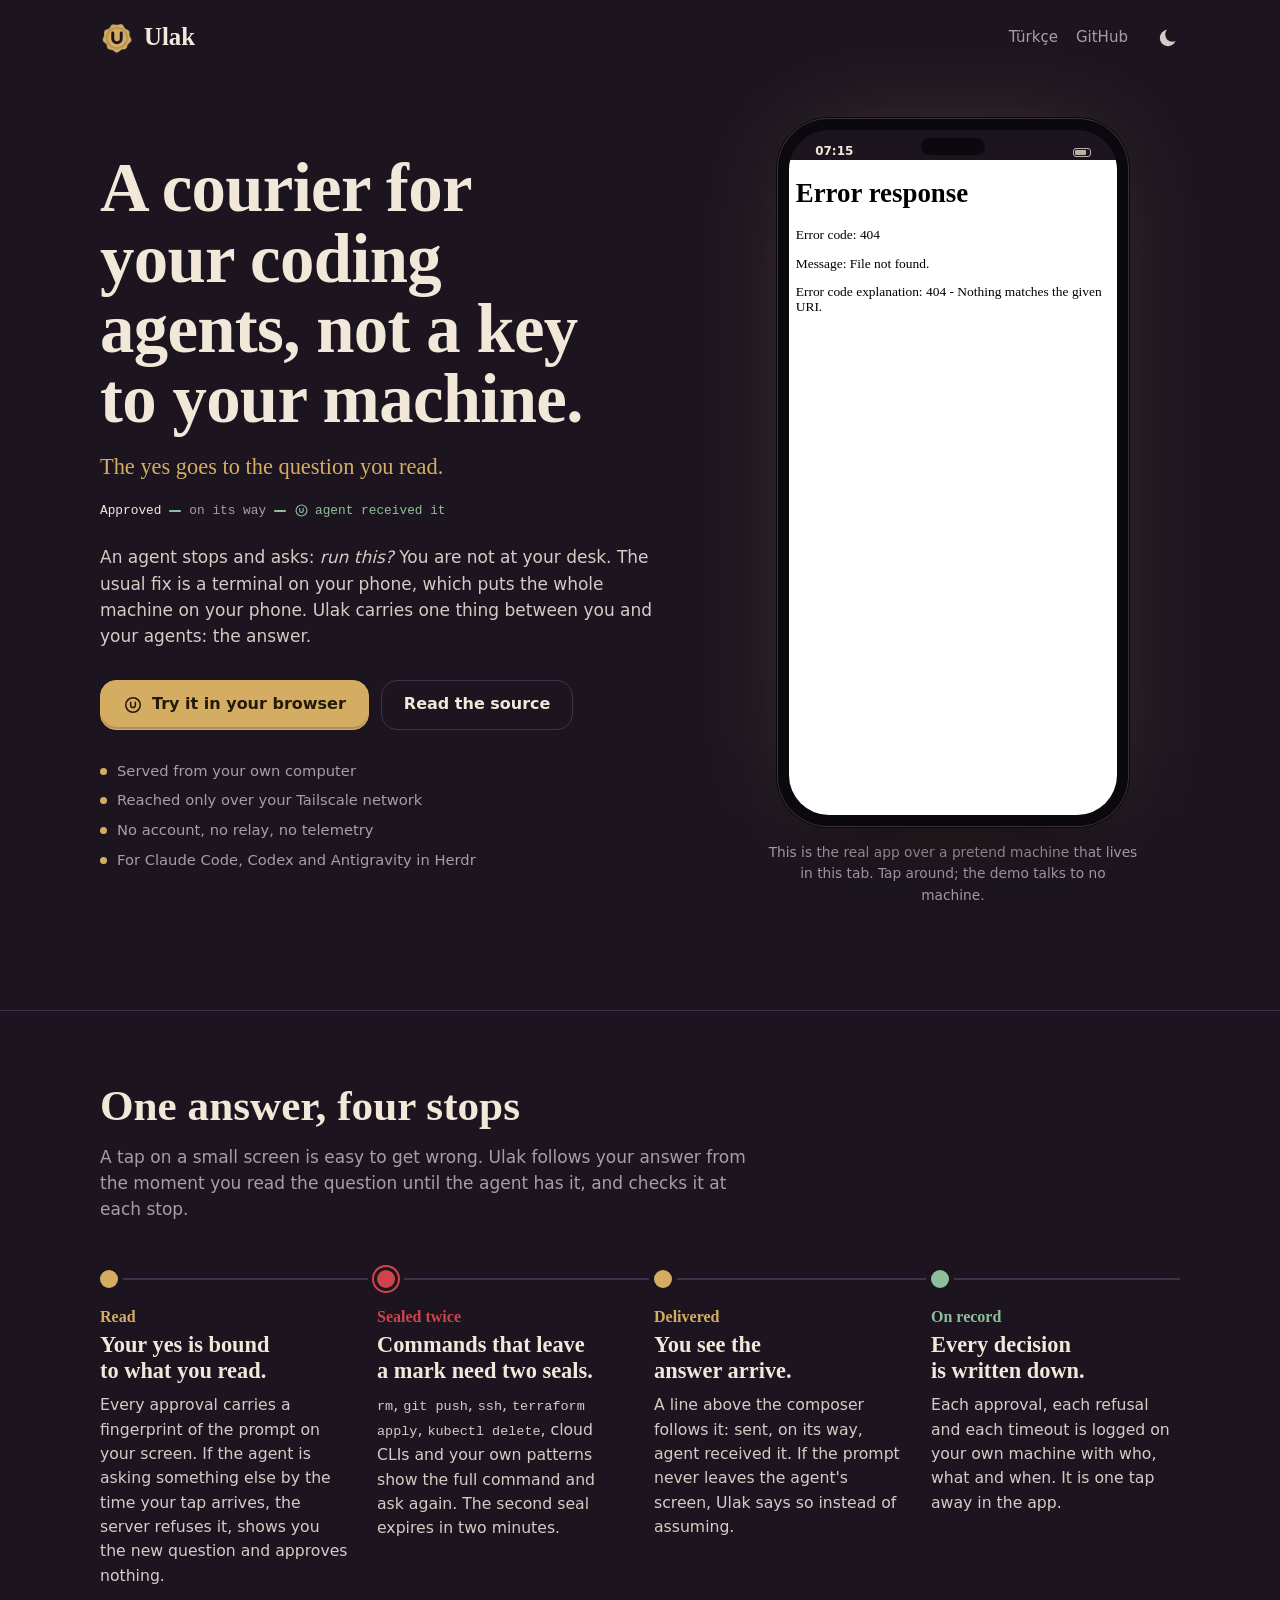
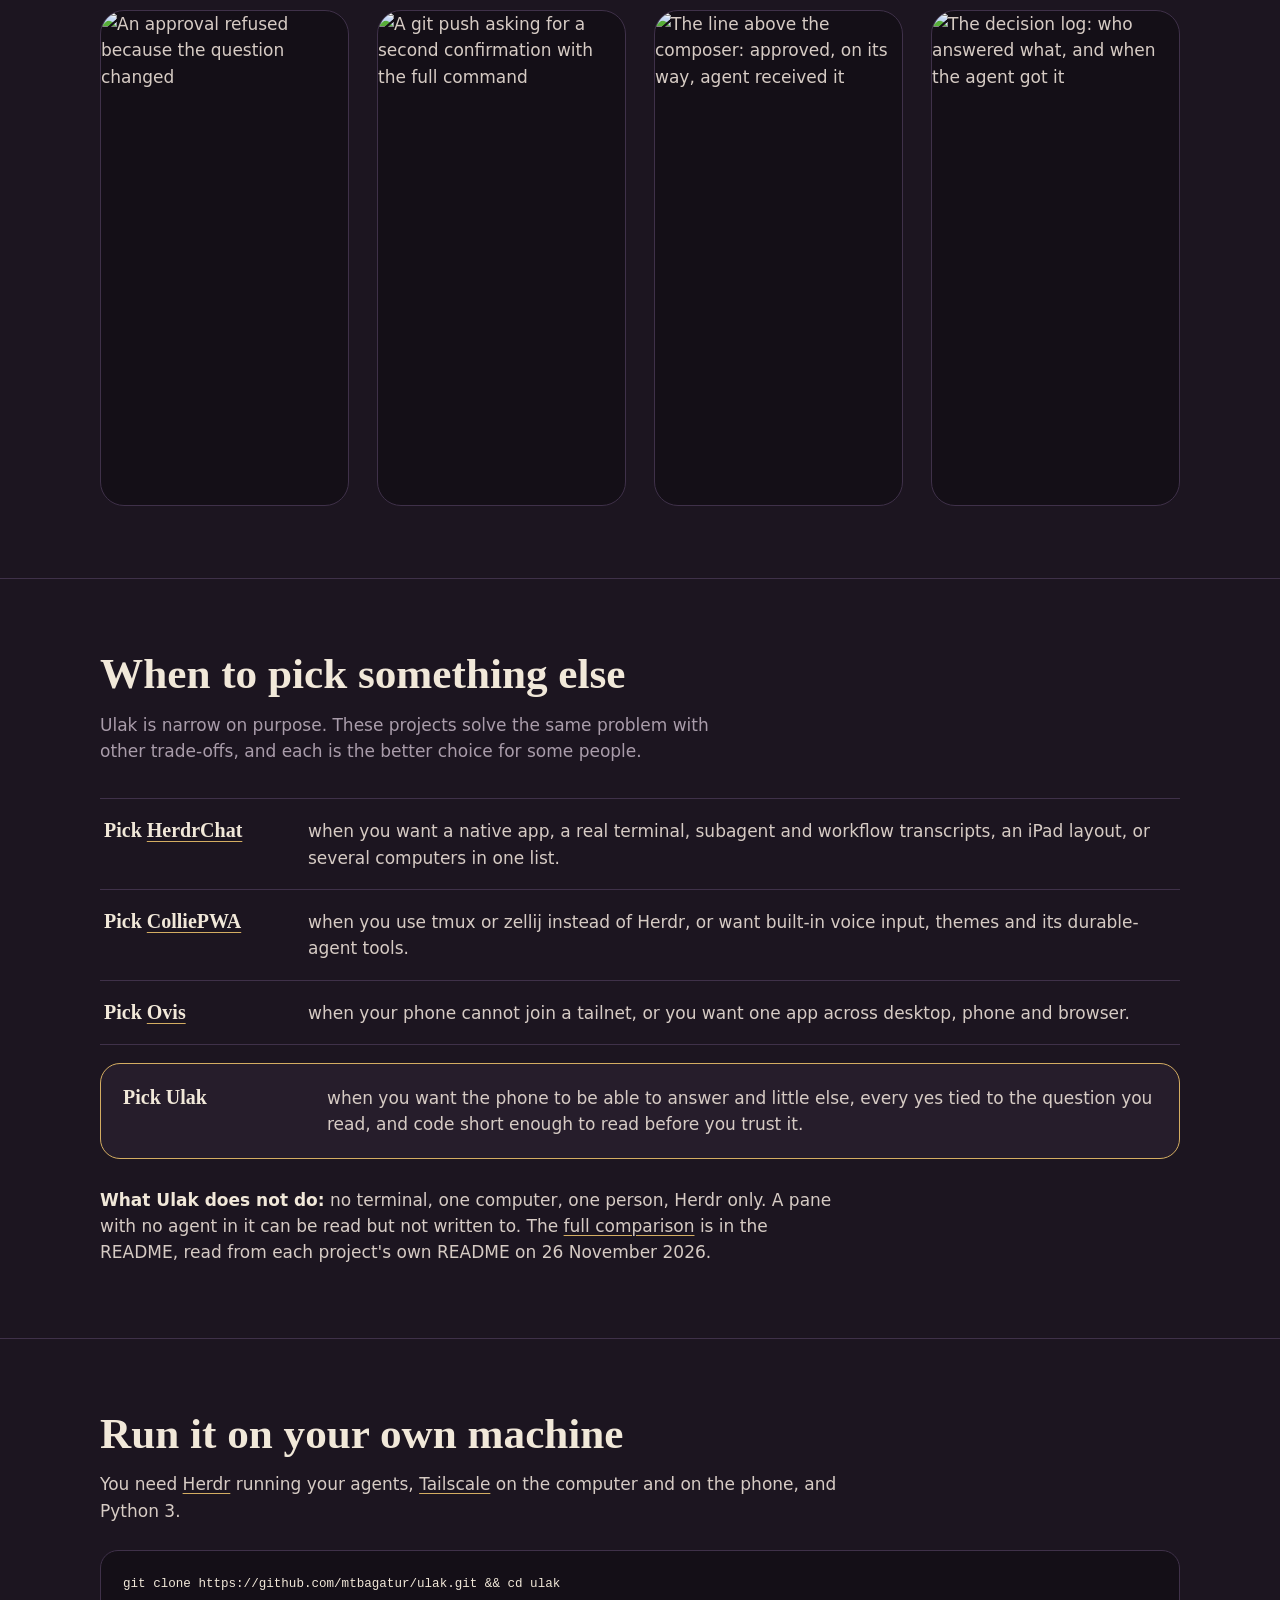
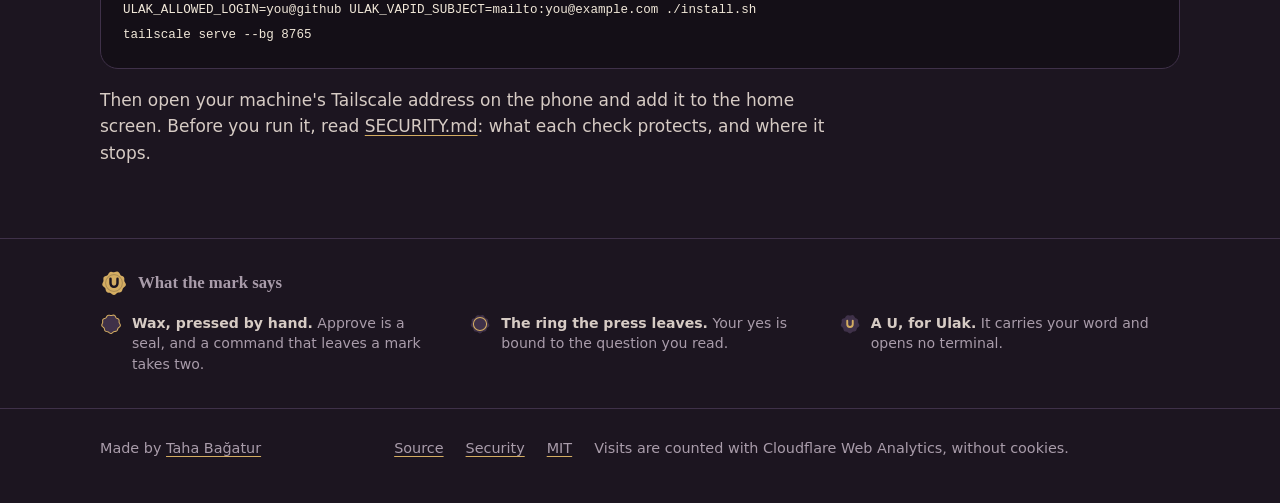
==== commit fabaa617: "Let the page count its visits and say so in the footer" ====
--- a/site/index.html
+++ b/site/index.html
@@ -44,8 +44,8 @@
   </div>
   <figure class="stage">
     <a class="phone" href="demo/" data-demo="demo/" data-title="Ulak demo"><span class="glass"><span class="bar"><b>9:41</b><i></i></span><img src="demo.gif" alt="Ulak on a phone: an approval, a push that needs two seals, and an answer refused because the question changed" width="390" height="780"></span></a>
-    <figcaption class="wide-only">This is the real app over a pretend machine that lives in this tab. Tap around; nothing is sent anywhere.</figcaption>
-    <figcaption class="narrow-only">Recorded from the demo. Open it to play the three scenes yourself; nothing leaves your browser.</figcaption>
+    <figcaption class="wide-only">This is the real app over a pretend machine that lives in this tab. Tap around; the demo talks to no machine.</figcaption>
+    <figcaption class="narrow-only">Recorded from the demo. Open it to play the three scenes yourself; the demo runs entirely in your browser.</figcaption>
   </figure>
 </div>
 
@@ -124,6 +124,7 @@
     <a href="https://github.com/mtbagatur/ulak">Source</a>
     <a href="https://github.com/mtbagatur/ulak/blob/main/SECURITY.md">Security</a>
     <a href="https://github.com/mtbagatur/ulak/blob/main/LICENSE">MIT</a>
+    <span>Visits are counted with Cloudflare Web Analytics, without cookies.</span>
   </div>
 </footer>
 <script src="site.js"></script>
--- a/site/site.css
+++ b/site/site.css
@@ -64,7 +64,7 @@
 .route i::after{content:"";position:absolute;inset:0;background:var(--ok);transform-origin:0 50%;animation:leg .7s .5s both cubic-bezier(.4,0,.2,1)}
 .route i+span+i::after{animation-delay:1.3s}
 .route .mid{animation:show .3s 1.2s both}
-.route .end{color:var(--ok);animation:press .4s 2s both var(--ease-out)}
+.route .end{color:var(--ok);transform-origin:100% 50%;animation:press .4s 2s both var(--ease-out)}
 @keyframes leg{from{transform:scaleX(0)}}
 @keyframes show{from{opacity:.35}}
 @keyframes press{from{transform:scale(1.5);opacity:0}}
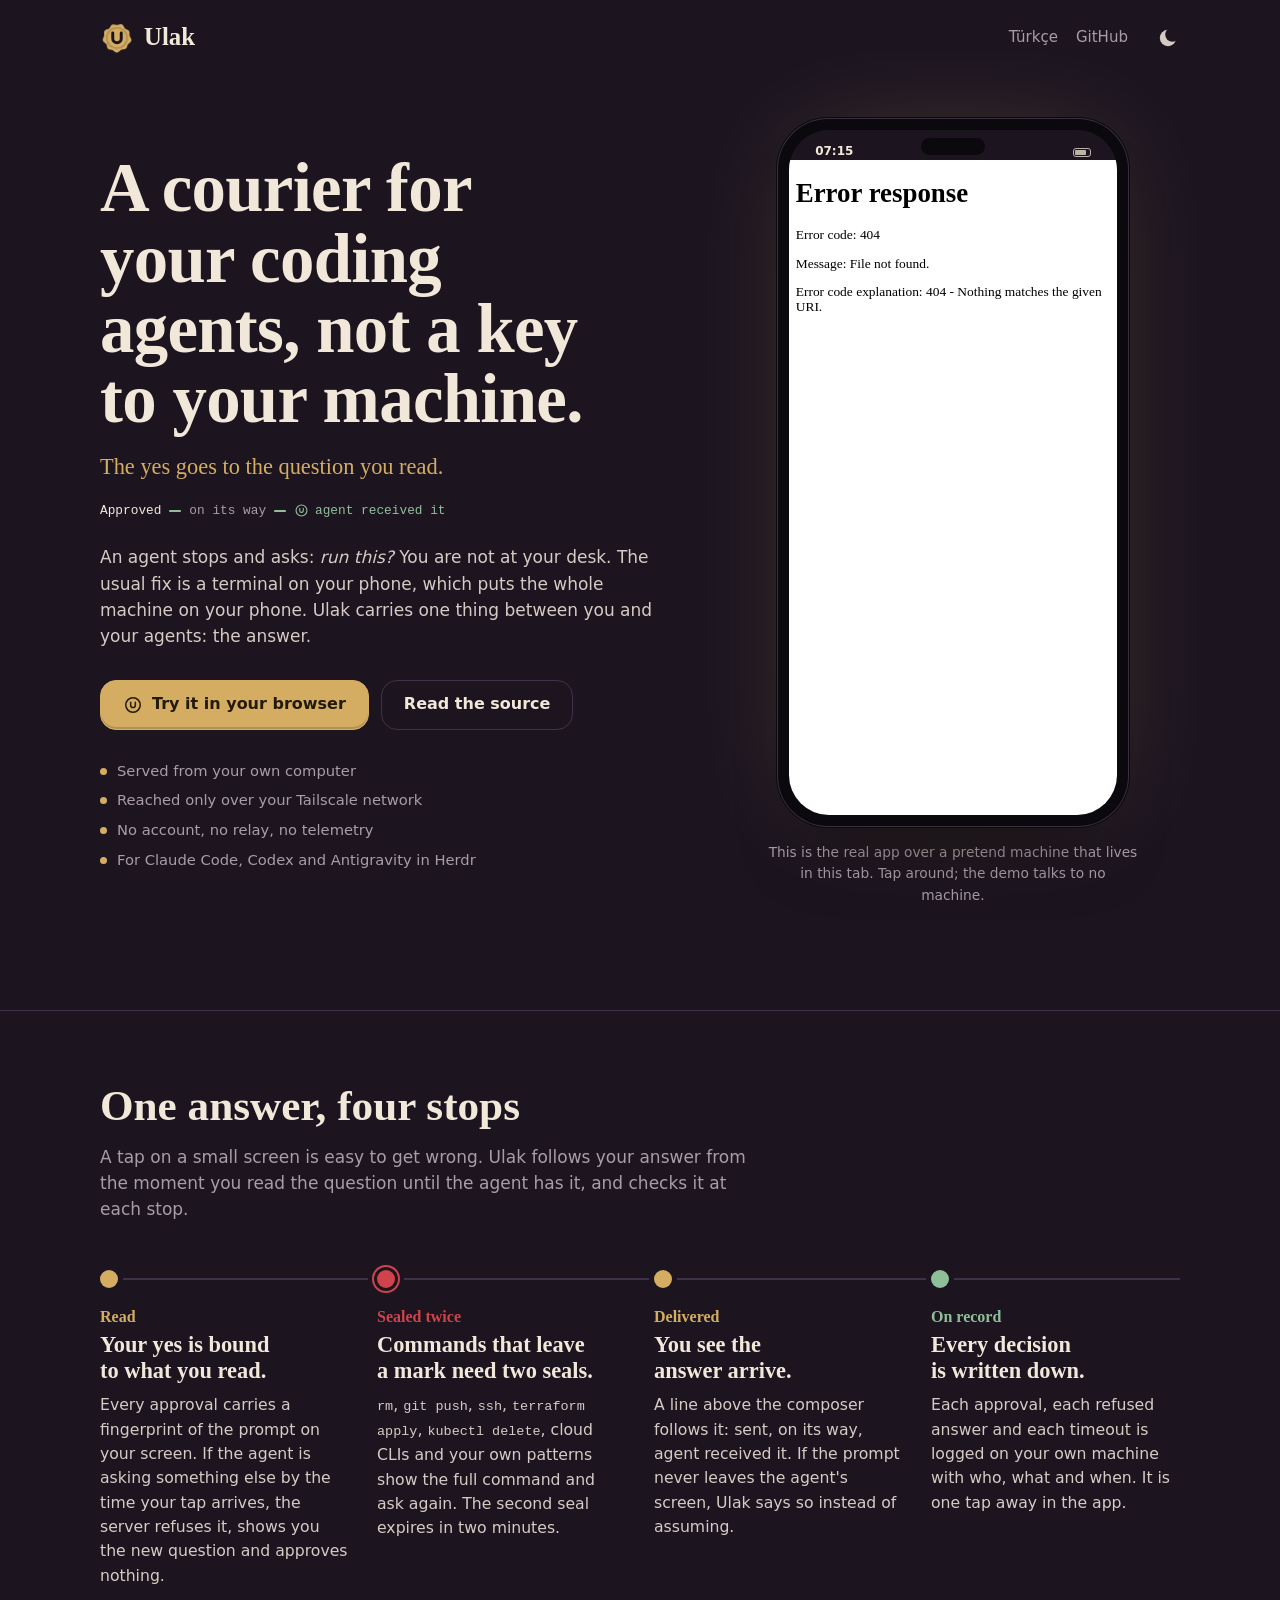
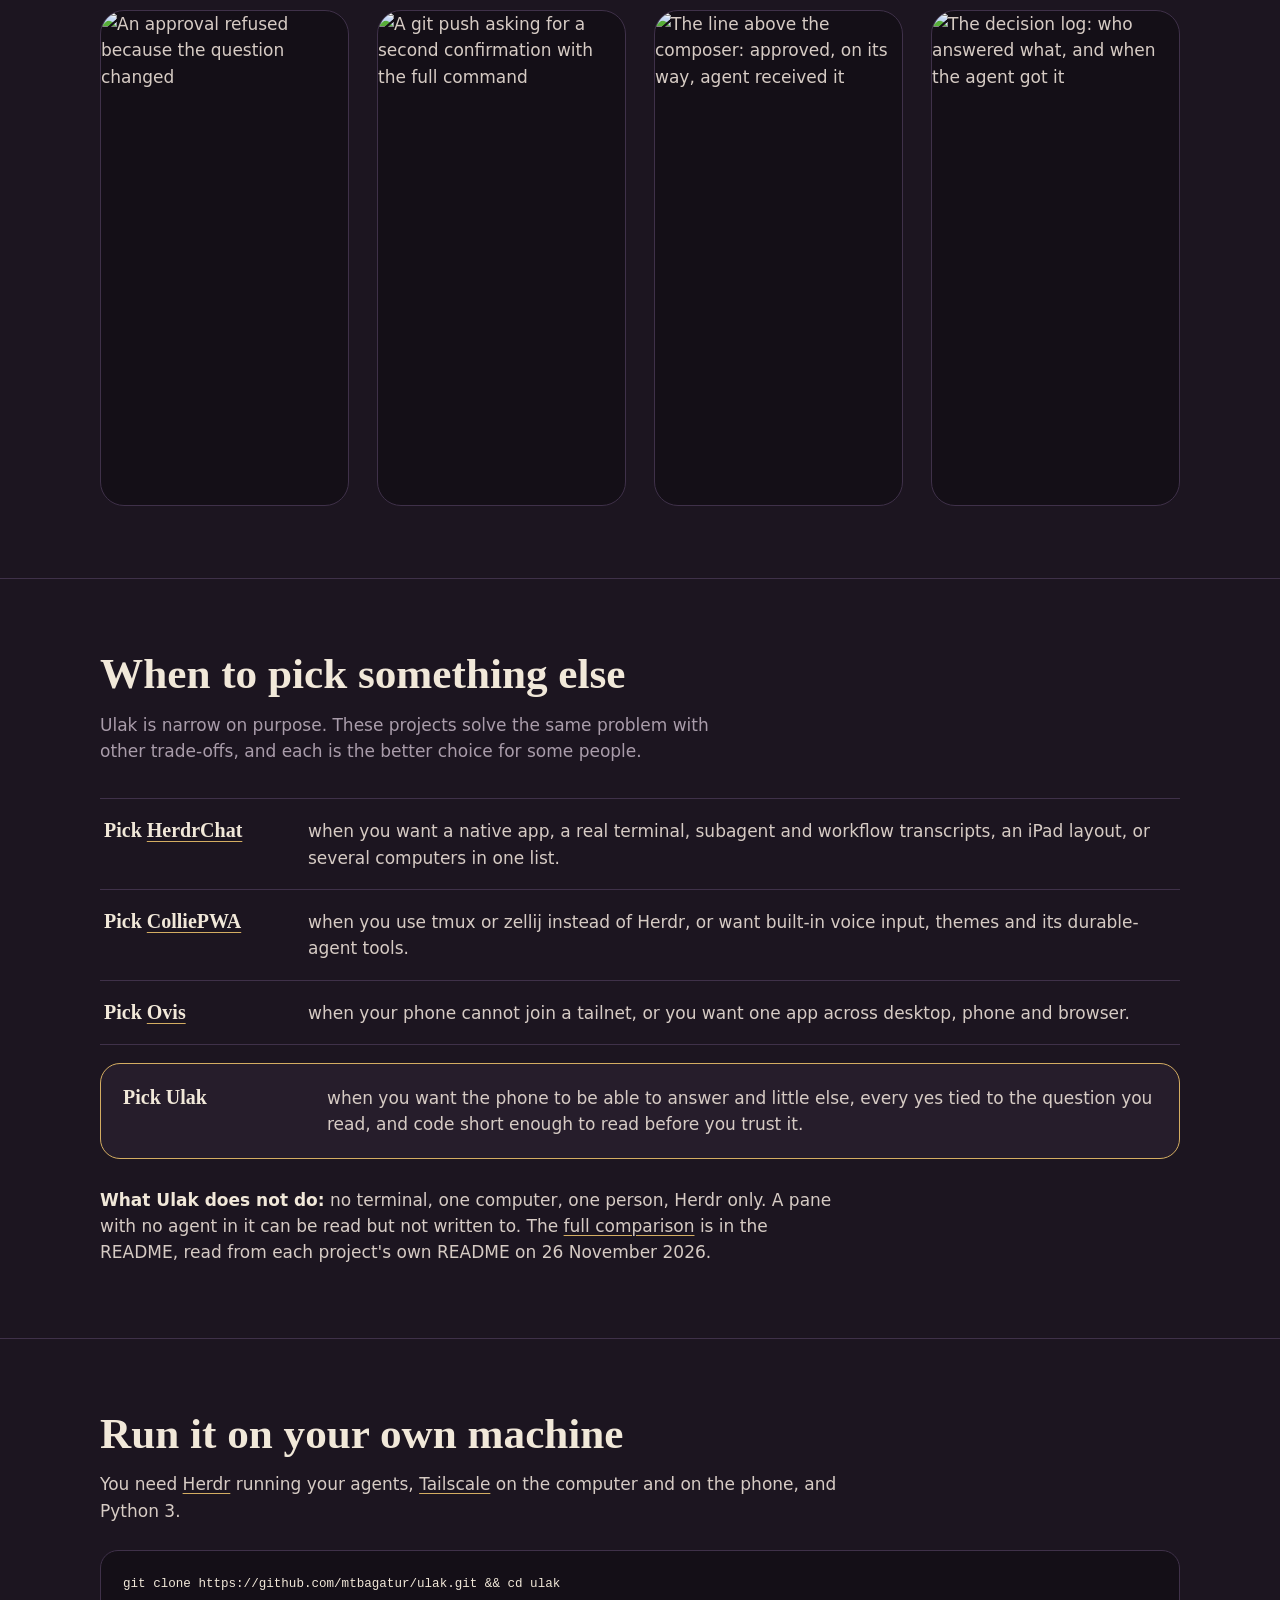
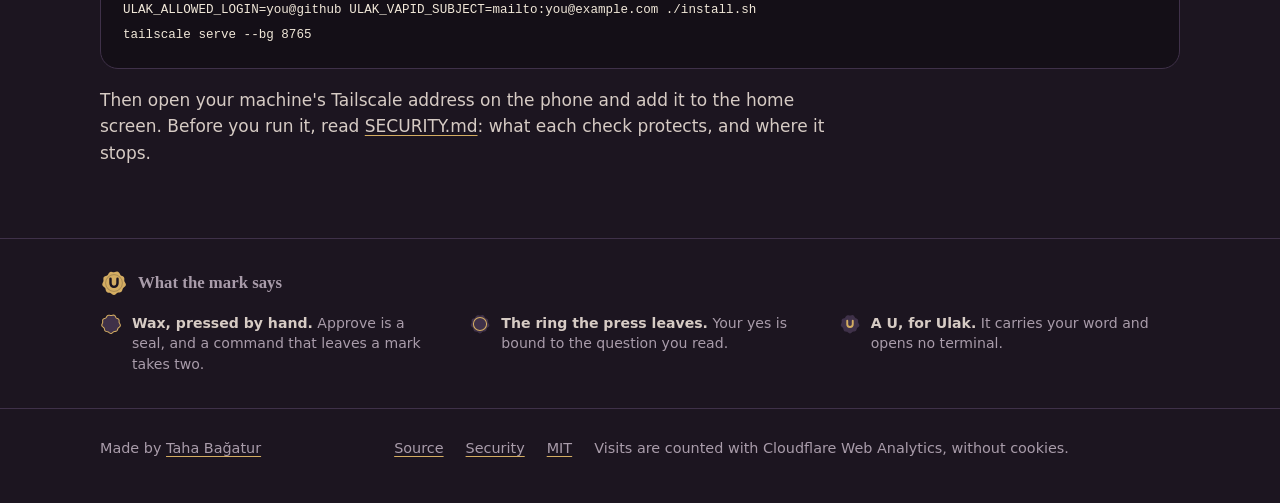
==== commit 9360e384: "Say in the README and on the site what the code does today" ====
--- a/site/index.html
+++ b/site/index.html
@@ -75,7 +75,7 @@
       <li class="done">
         <span class="stop">On record</span>
         <h3>Every decision is written down.</h3>
-        <p>Each approval, each refusal and each timeout is logged on your own machine with who, what and when. It is one tap away in the app.</p>
+        <p>Each approval, each refused answer and each timeout is logged on your own machine with who, what and when. It is one tap away in the app.</p>
         <figure><img src="shots/en/decisions.png" alt="The decision log: who answered what, and when the agent got it" width="390" height="780" loading="lazy"></figure>
       </li>
     </ol>
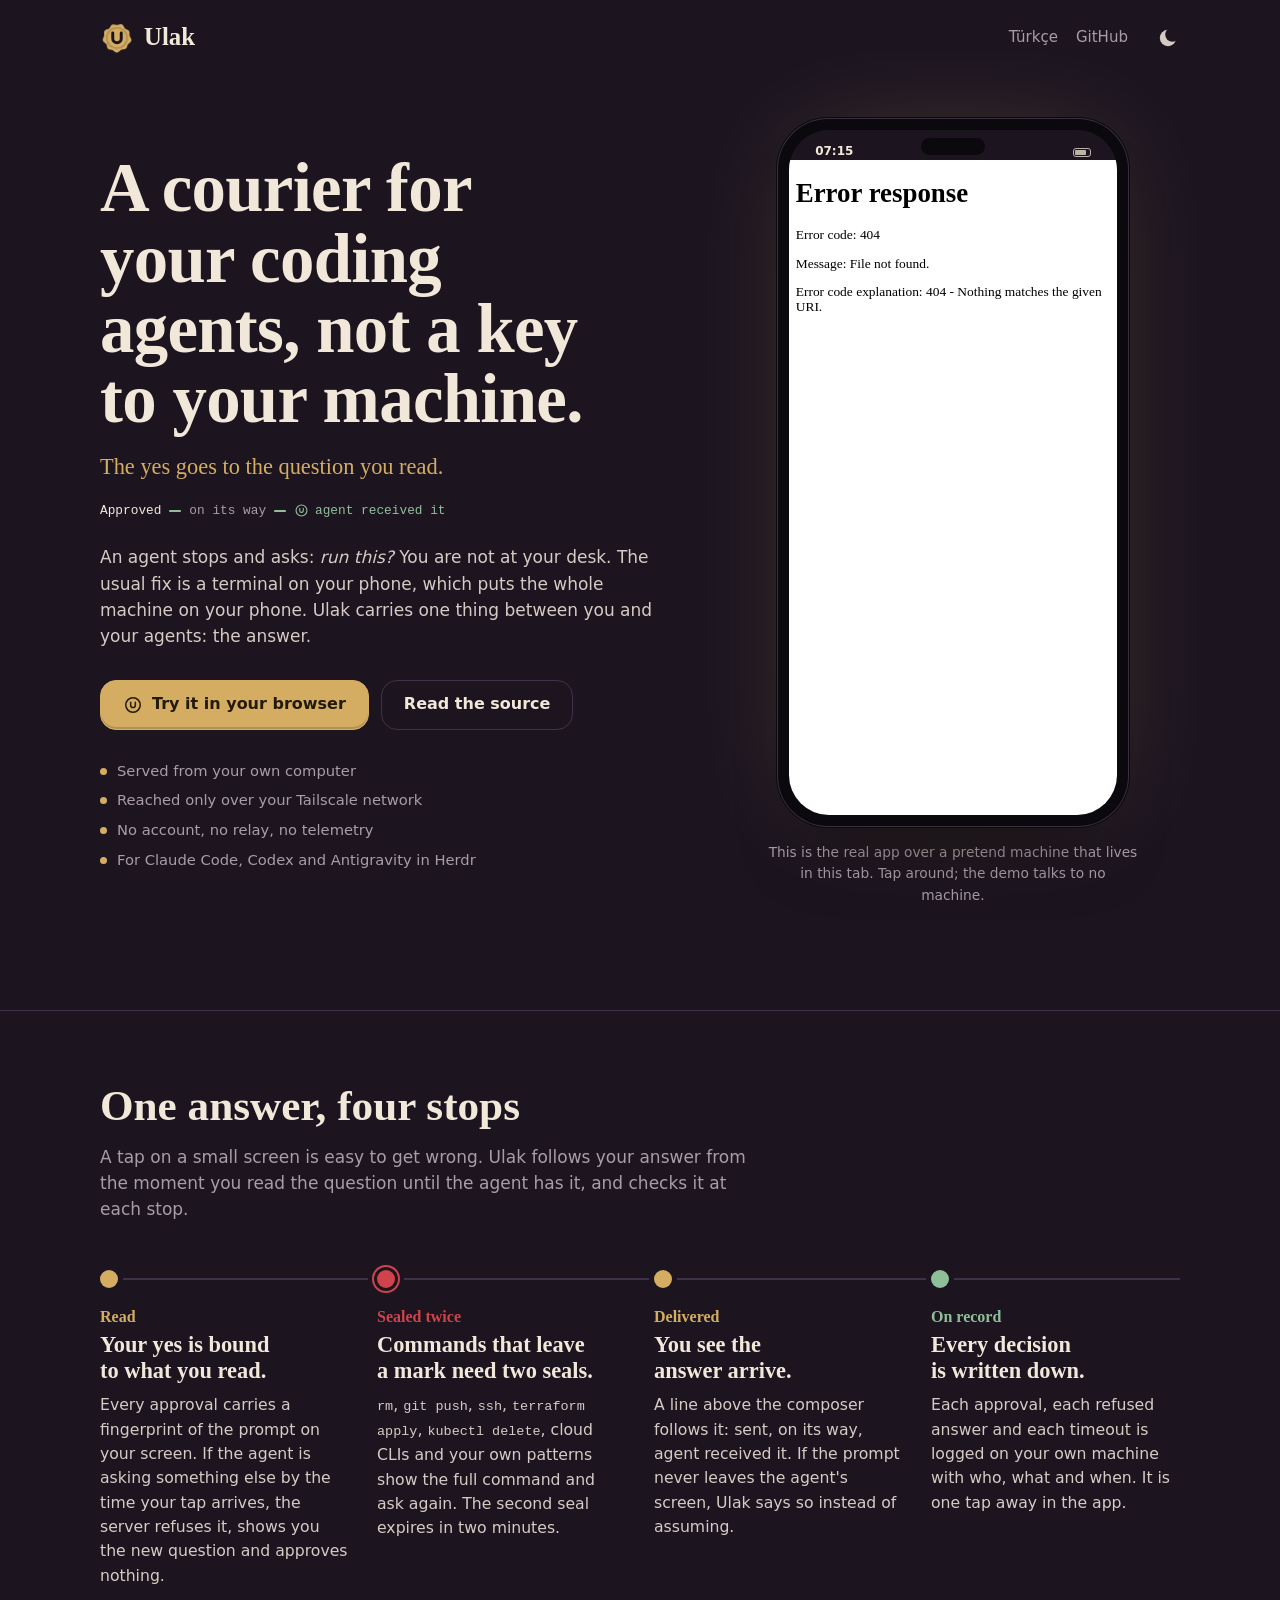
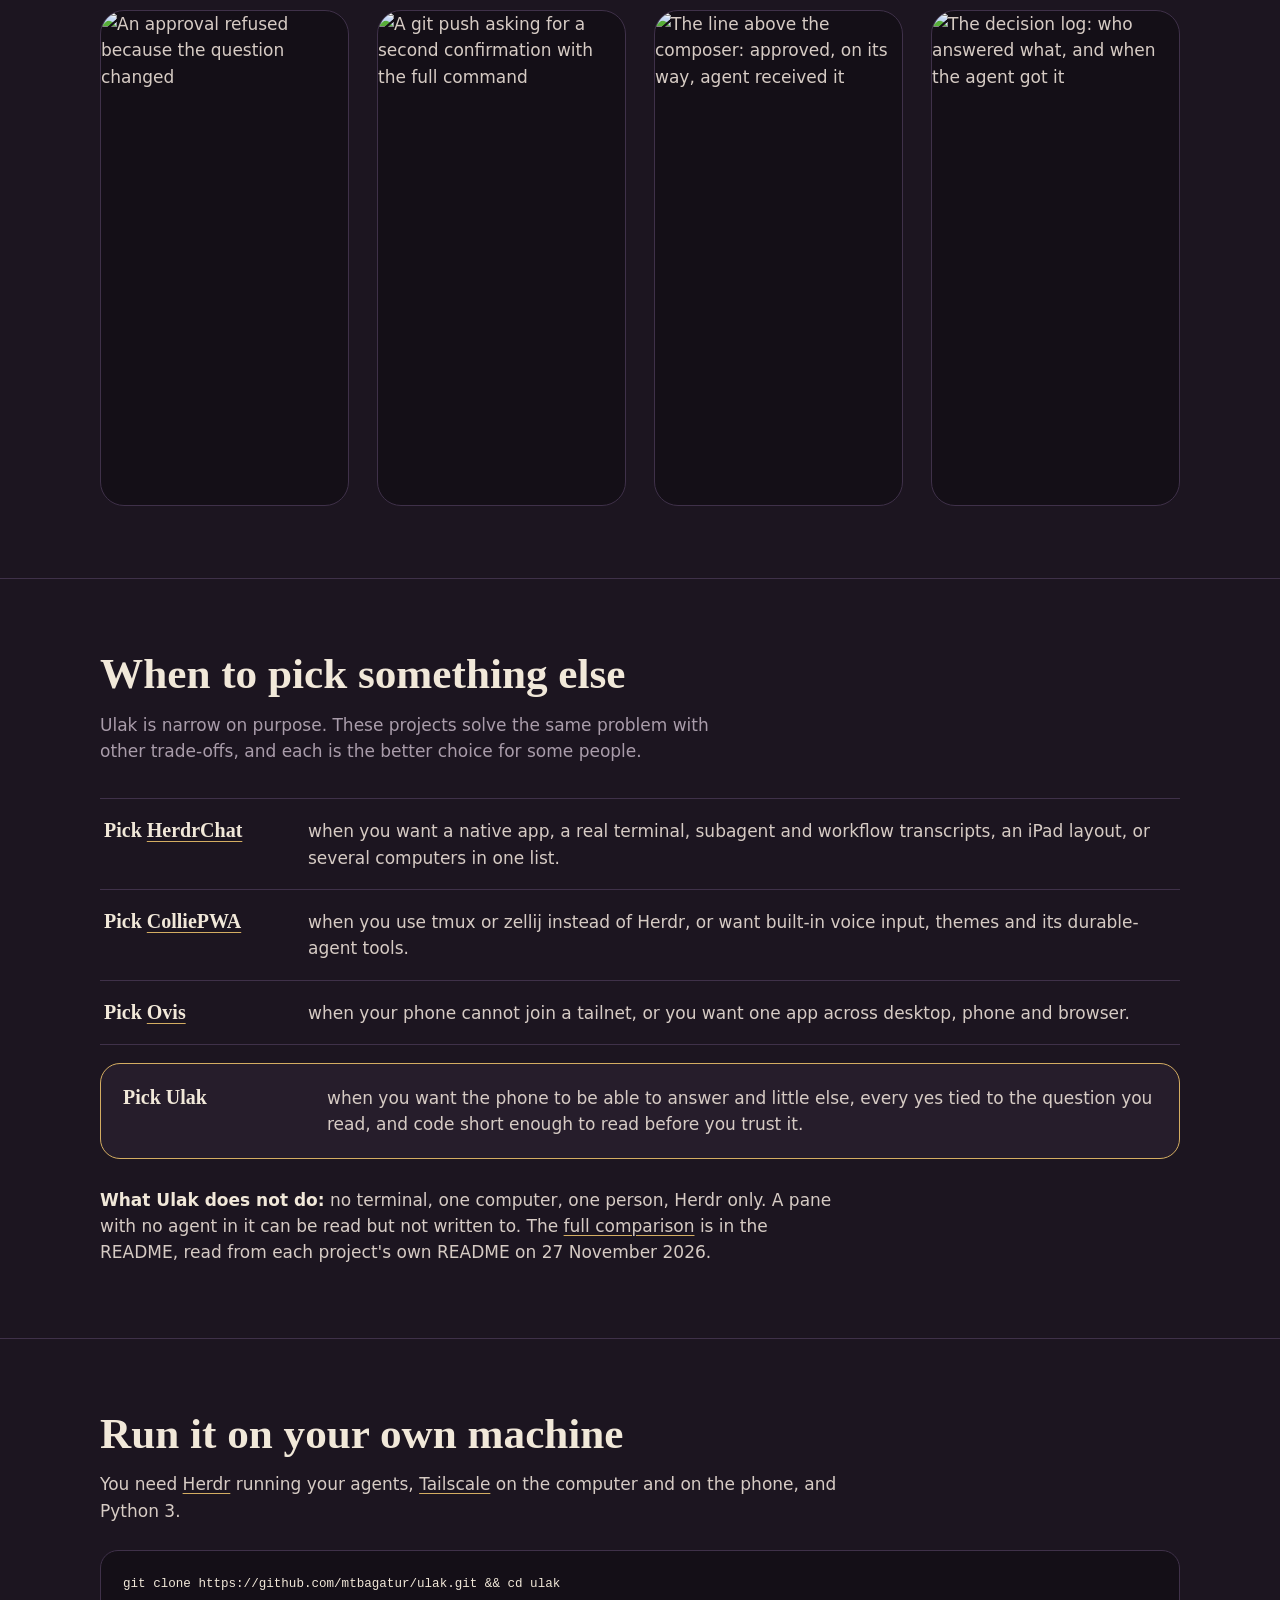
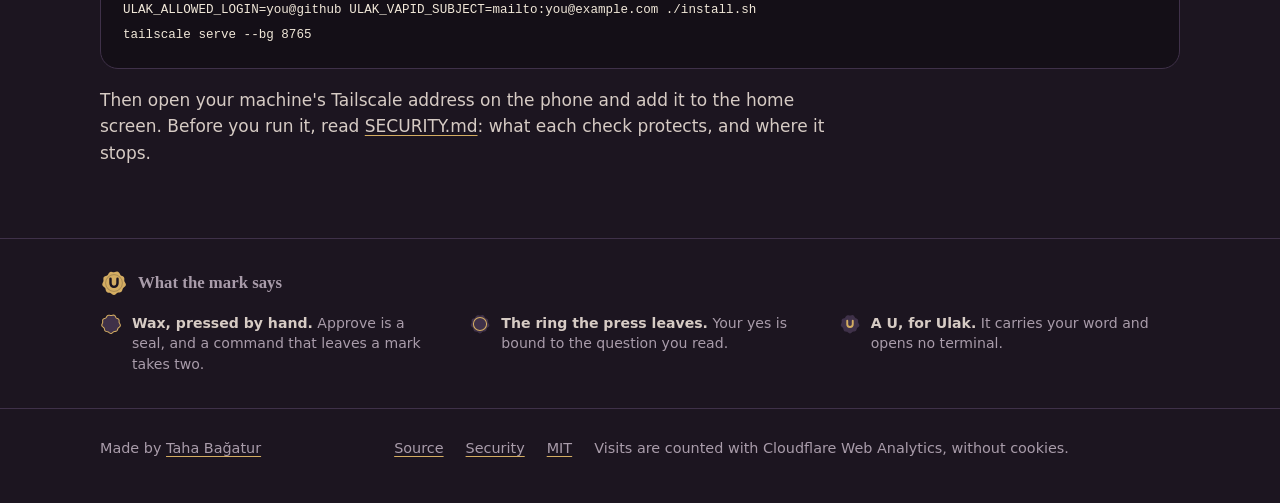
==== commit 57a07542: "Bring the README, the site's date and the screenshots up to this release" ====
--- a/site/index.html
+++ b/site/index.html
@@ -92,7 +92,7 @@
       <li><strong>Pick <a href="https://github.com/devswha/ovis">Ovis</a></strong>when your phone cannot join a tailnet, or you want one app across desktop, phone and browser.</li>
       <li class="own"><strong>Pick Ulak</strong>when you want the phone to be able to answer and little else, every yes tied to the question you read, and code short enough to read before you trust it.</li>
     </ul>
-    <p class="not"><b>What Ulak does not do:</b> no terminal, one computer, one person, Herdr only. A pane with no agent in it can be read but not written to. The <a href="https://github.com/mtbagatur/ulak#when-to-pick-something-else">full comparison</a> is in the README, read from each project's own README on 26 November 2026.</p>
+    <p class="not"><b>What Ulak does not do:</b> no terminal, one computer, one person, Herdr only. A pane with no agent in it can be read but not written to. The <a href="https://github.com/mtbagatur/ulak#when-to-pick-something-else">full comparison</a> is in the README, read from each project's own README on 27 November 2026.</p>
   </div>
 </section>
 
